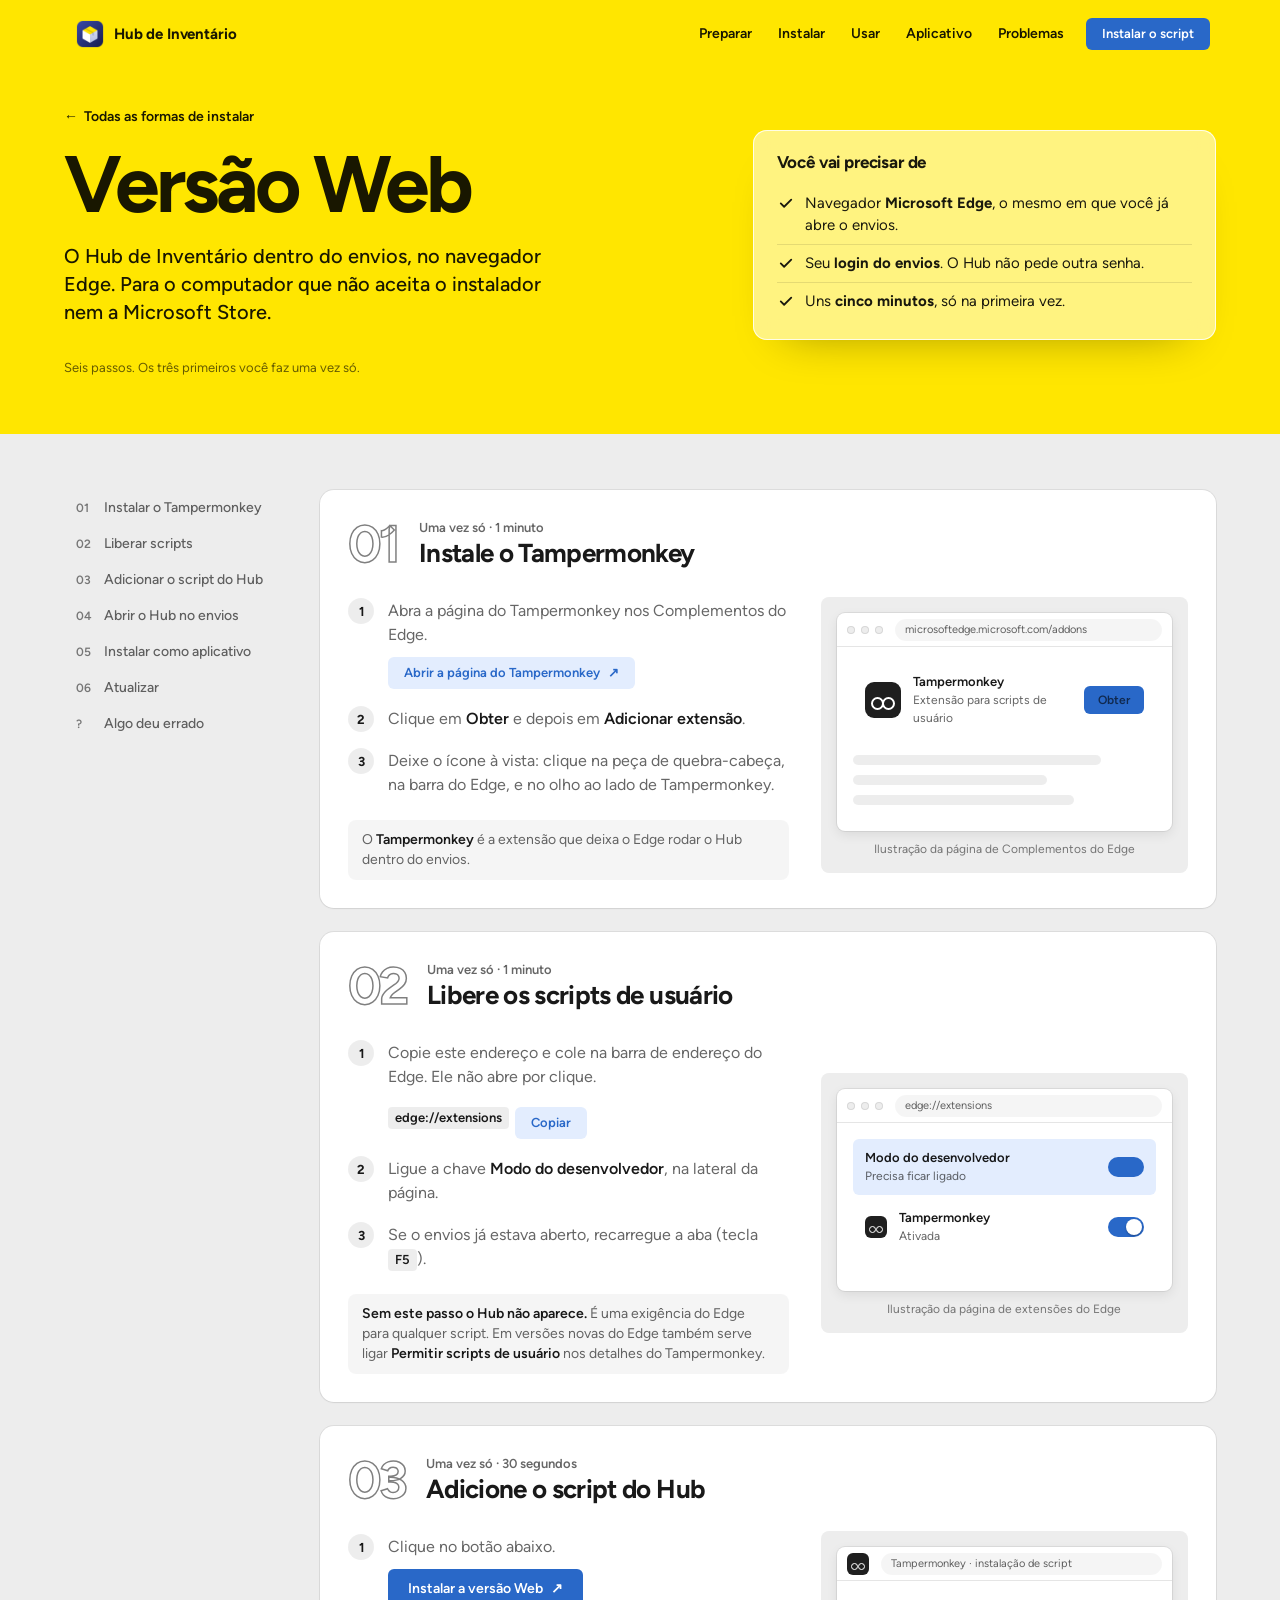
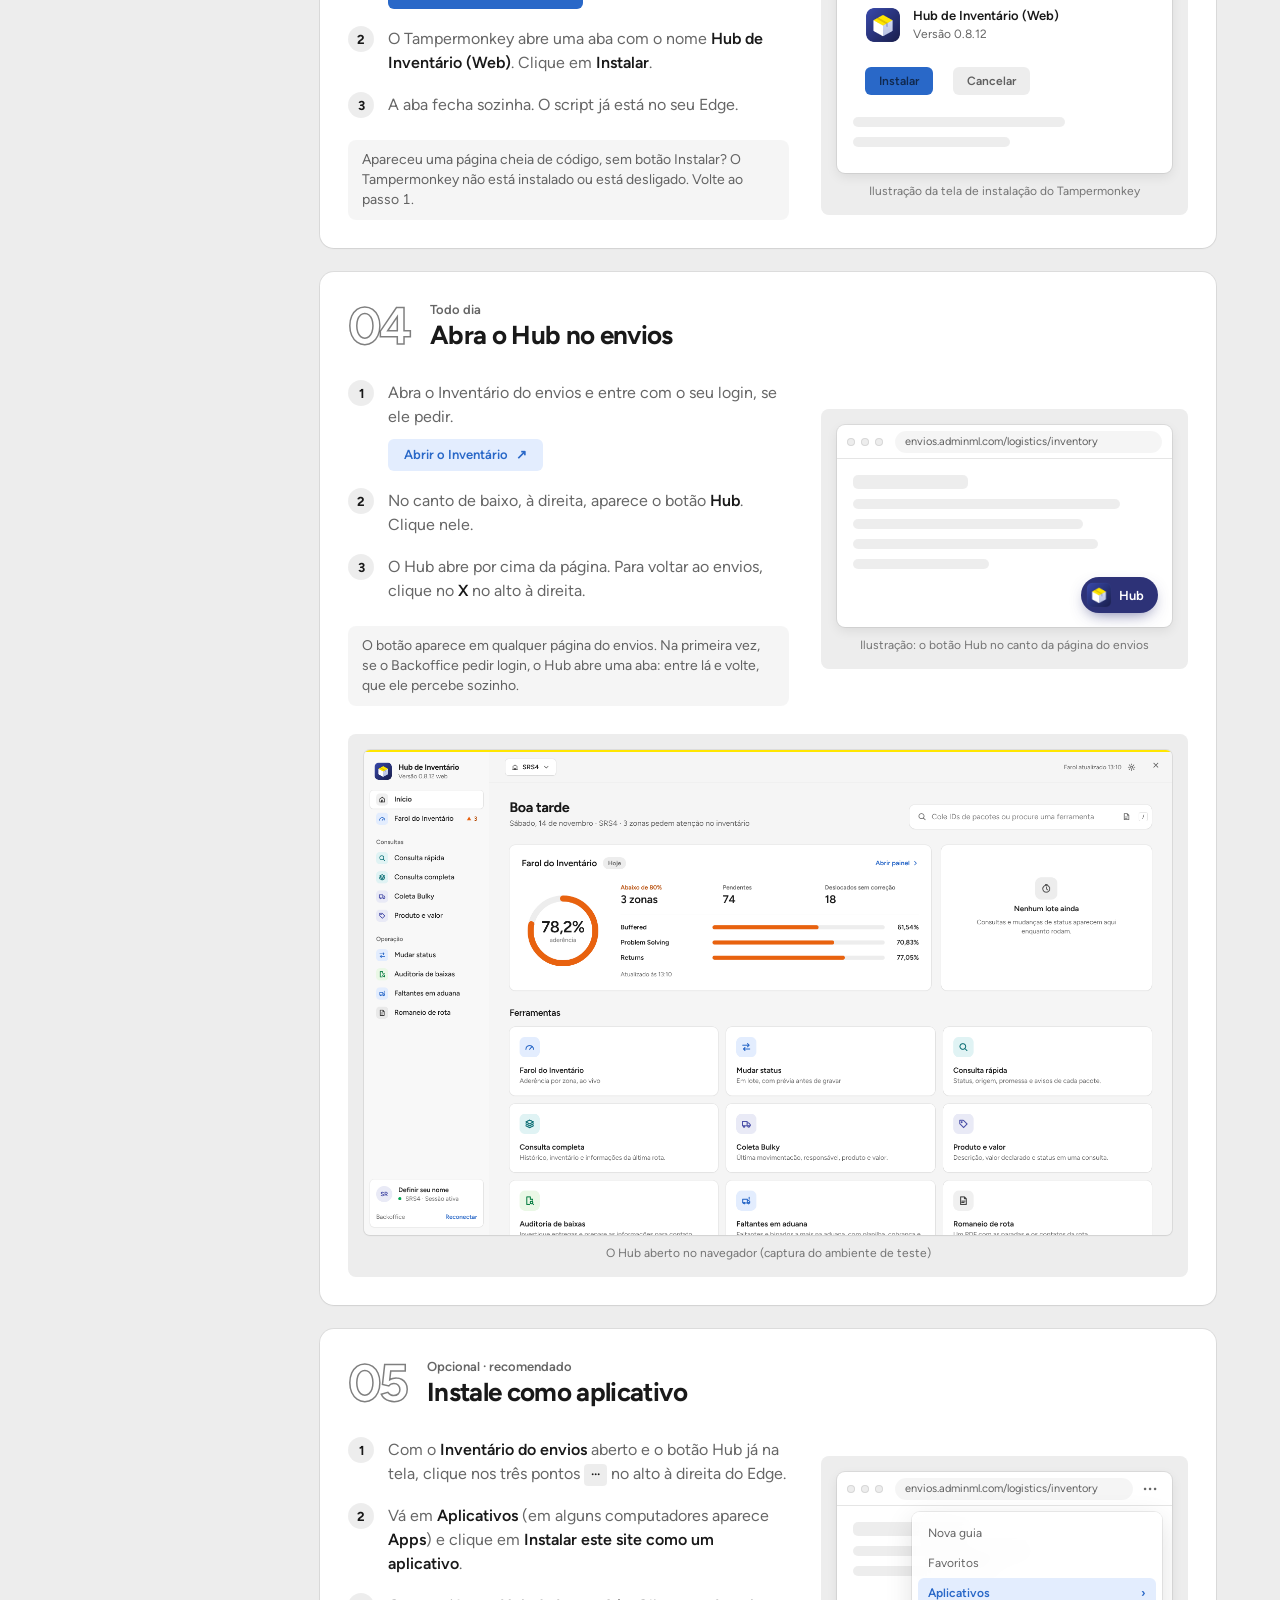
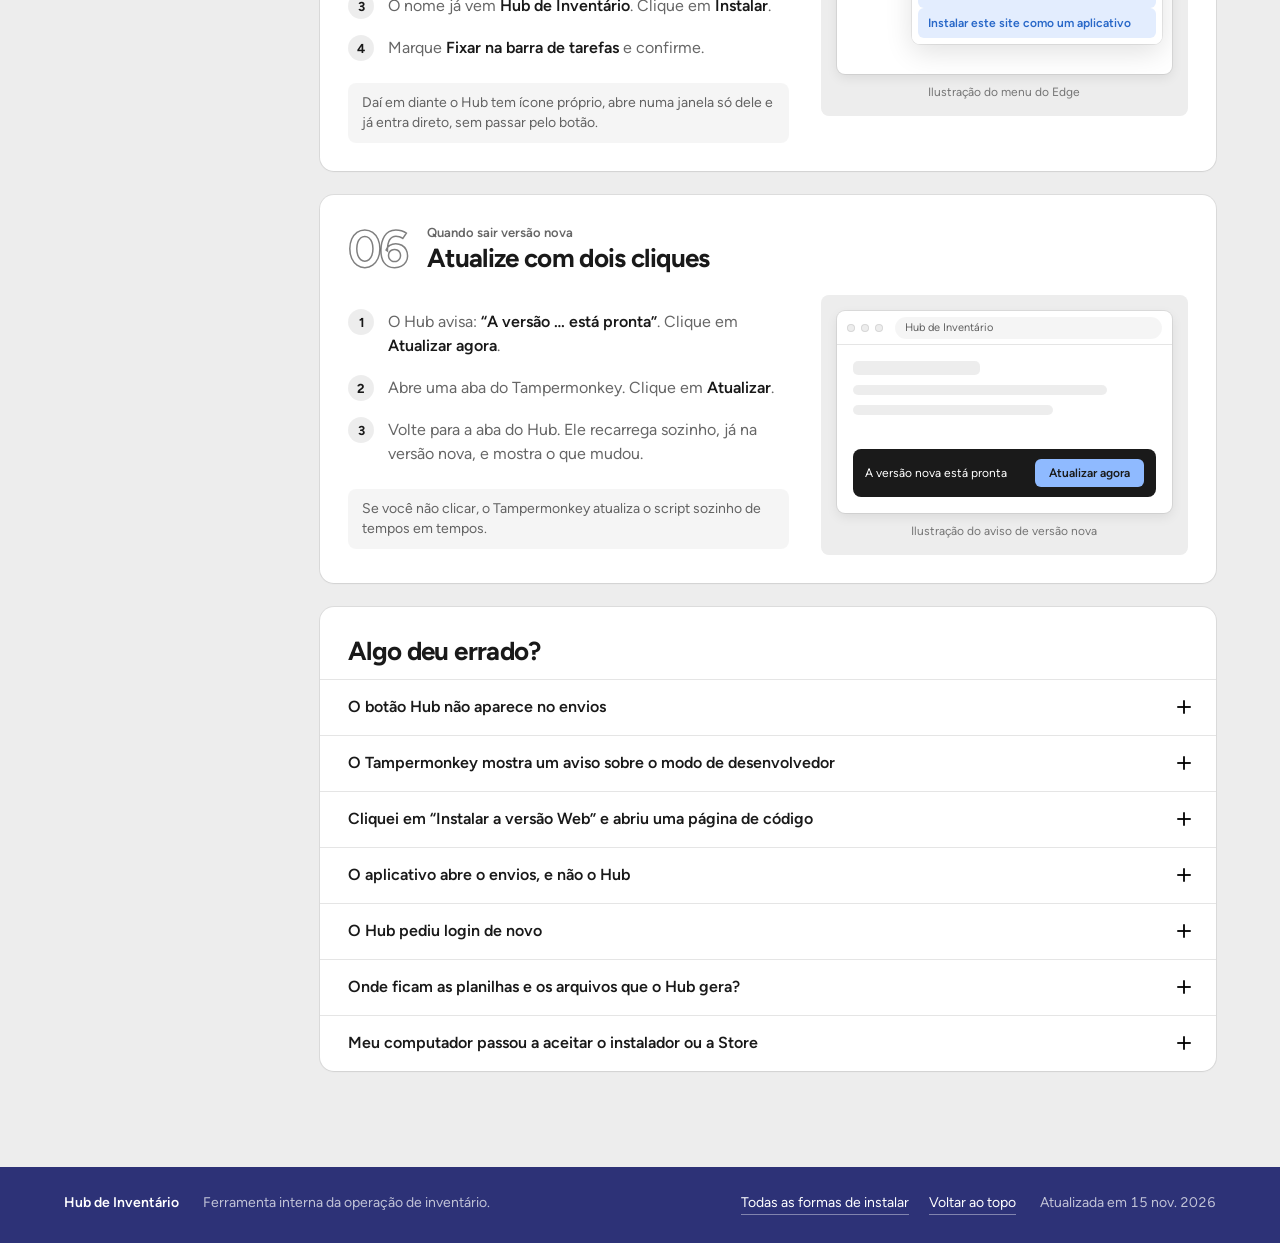
==== web.html @ eb3f20ac "Página 0.8.12" ====
<!doctype html>
<html lang="pt-BR">
<head>
<meta charset="utf-8">
<meta name="viewport" content="width=device-width, initial-scale=1">
<meta name="robots" content="noindex, nofollow">
<title>Hub de Inventário na Web: passo a passo</title>
<meta name="description" content="Passo a passo para usar o Hub de Inventário no navegador Edge, dentro do envios.">
<meta name="theme-color" content="#ffe600">
<link rel="icon" href="icone.png">
<link rel="preload" as="font" type="font/woff2" href="fontes/Figtree-700.woff2" crossorigin>
<script>document.documentElement.classList.add('js');</script>
<link rel="stylesheet" href="estilo.css">
</head>
<body class="pg-guia">
<a class="pular" href="#passo-1">Pular para o primeiro passo</a>
<div class="faixa" aria-hidden="true"></div>
<div class="barra">
  <div class="vidro" data-vidro>
    <a class="vidro__marca" href="./"><img src="icone.png" alt="">Hub de Inventário</a>
    <span class="vidro__vao"></span>
    <nav aria-label="Seções">
      <a href="#passo-1">Preparar</a>
      <a href="#passo-3">Instalar</a>
      <a href="#passo-4">Usar</a>
      <a href="#passo-5">Aplicativo</a>
      <a href="#problemas">Problemas</a>
    </nav>
    <a class="btn btn--loud btn--md is-fixo" data-web aria-disabled="true" href="#passo-3">Instalar o script</a>
  </div>
</div>

<header class="capa capa--guia" id="topo">
  <div class="miolo">
    <div class="entrada">
      <div class="entrada__texto">
        <a class="volta" href="./"><i aria-hidden="true">←</i> Todas as formas de instalar</a>
        <h1><span style="--i:0">Versão</span> <span style="--i:1">Web</span></h1>
        <p class="lide">O Hub de Inventário dentro do envios, no navegador Edge. Para o computador que não aceita o instalador nem a Microsoft Store.</p>
        <p class="ficha" data-meta>Seis passos. Os três primeiros você faz uma vez só.</p>
      </div>
      <div class="precisa revela">
        <h2>Você vai precisar de</h2>
        <ul>
          <li><svg viewBox="0 0 24 24" fill="none" stroke="currentColor" stroke-width="2.4" stroke-linecap="round" stroke-linejoin="round" aria-hidden="true"><path d="M5 12.5l4.5 4.5L19 7.5"/></svg><span>Navegador <b>Microsoft Edge</b>, o mesmo em que você já abre o envios.</span></li>
          <li><svg viewBox="0 0 24 24" fill="none" stroke="currentColor" stroke-width="2.4" stroke-linecap="round" stroke-linejoin="round" aria-hidden="true"><path d="M5 12.5l4.5 4.5L19 7.5"/></svg><span>Seu <b>login do envios</b>. O Hub não pede outra senha.</span></li>
          <li><svg viewBox="0 0 24 24" fill="none" stroke="currentColor" stroke-width="2.4" stroke-linecap="round" stroke-linejoin="round" aria-hidden="true"><path d="M5 12.5l4.5 4.5L19 7.5"/></svg><span>Uns <b>cinco minutos</b>, só na primeira vez.</span></li>
        </ul>
      </div>
    </div>
  </div>
</header>

<main class="miolo guia">
  <ol class="indice" data-indice aria-label="Passos">
    <li><a href="#passo-1"><span>01</span>Instalar o Tampermonkey</a></li>
    <li><a href="#passo-2"><span>02</span>Liberar scripts</a></li>
    <li><a href="#passo-3"><span>03</span>Adicionar o script do Hub</a></li>
    <li><a href="#passo-4"><span>04</span>Abrir o Hub no envios</a></li>
    <li><a href="#passo-5"><span>05</span>Instalar como aplicativo</a></li>
    <li><a href="#passo-6"><span>06</span>Atualizar</a></li>
    <li><a href="#problemas"><span>?</span>Algo deu errado</a></li>
  </ol>

  <div>
    <section class="etapa painel revela" id="passo-1">
      <div class="etapa__cabeca"><span class="forma__n" aria-hidden="true">01</span><div><small>Uma vez só · 1 minuto</small><h2>Instale o Tampermonkey</h2></div></div>
      <div class="etapa__corpo">
        <div>
          <ol class="lista">
            <li>Abra a página do Tampermonkey nos Complementos do Edge.<br><a class="btn btn--quiet btn--md" href="https://microsoftedge.microsoft.com/addons/detail/tampermonkey/iikmkjmpaadaobahmlepeloendndfphd" target="_blank" rel="noopener">Abrir a página do Tampermonkey <i aria-hidden="true">↗</i></a></li>
            <li>Clique em <b>Obter</b> e depois em <b>Adicionar extensão</b>.</li>
            <li>Deixe o ícone à vista: clique na peça de quebra-cabeça, na barra do Edge, e no olho ao lado de Tampermonkey.</li>
          </ol>
          <p class="dica">O <b>Tampermonkey</b> é a extensão que deixa o Edge rodar o Hub dentro do envios.</p>
        </div>
        <figure class="cena">
          <div class="tela">
            <div class="tela__barra"><i></i><i></i><i></i><span class="tela__url">microsoftedge.microsoft.com/addons</span></div>
            <div class="tela__corpo">
              <div class="item"><span class="tm"></span><div><b>Tampermonkey</b><span>Extensão para scripts de usuário</span></div><span class="falso alvo">Obter</span></div>
              <div class="esqueleto" style="width:82%;margin-top:18px"></div><div class="esqueleto" style="width:64%"></div><div class="esqueleto" style="width:73%"></div>
            </div>
          </div>
          <figcaption>Ilustração da página de Complementos do Edge</figcaption>
        </figure>
      </div>
    </section>

    <section class="etapa painel revela" id="passo-2">
      <div class="etapa__cabeca"><span class="forma__n" aria-hidden="true">02</span><div><small>Uma vez só · 1 minuto</small><h2>Libere os scripts de usuário</h2></div></div>
      <div class="etapa__corpo">
        <div>
          <ol class="lista">
            <li>Copie este endereço e cole na barra de endereço do Edge. Ele não abre por clique.<br><span class="copia"><kbd>edge://extensions</kbd><button class="btn btn--quiet btn--md" type="button" data-copiar="edge://extensions">Copiar</button></span></li>
            <li>Ligue a chave <b>Modo do desenvolvedor</b>, na lateral da página.</li>
            <li>Se o envios já estava aberto, recarregue a aba (tecla <kbd>F5</kbd>).</li>
          </ol>
          <p class="dica"><b>Sem este passo o Hub não aparece.</b> É uma exigência do Edge para qualquer script. Em versões novas do Edge também serve ligar <b>Permitir scripts de usuário</b> nos detalhes do Tampermonkey.</p>
        </div>
        <figure class="cena">
          <div class="tela">
            <div class="tela__barra"><i></i><i></i><i></i><span class="tela__url">edge://extensions</span></div>
            <div class="tela__corpo">
              <div class="item is-destaque"><div><b>Modo do desenvolvedor</b><span>Precisa ficar ligado</span></div><span class="chave alvo"></span></div>
              <div class="item"><span class="tm tm--p"></span><div><b>Tampermonkey</b><span>Ativada</span></div><span class="chave is-on"></span></div>
            </div>
          </div>
          <figcaption>Ilustração da página de extensões do Edge</figcaption>
        </figure>
      </div>
    </section>

    <section class="etapa painel revela" id="passo-3">
      <div class="etapa__cabeca"><span class="forma__n" aria-hidden="true">03</span><div><small>Uma vez só · 30 segundos</small><h2>Adicione o script do Hub</h2></div></div>
      <div class="etapa__corpo">
        <div>
          <ol class="lista">
            <li>Clique no botão abaixo.<br><a class="btn btn--loud" data-web aria-disabled="true" href="#passo-3">Instalar a versão Web <i aria-hidden="true">↗</i></a></li>
            <li>O Tampermonkey abre uma aba com o nome <b>Hub de Inventário (Web)</b>. Clique em <b>Instalar</b>.</li>
            <li>A aba fecha sozinha. O script já está no seu Edge.</li>
          </ol>
          <p class="dica">Apareceu uma página cheia de código, sem botão Instalar? O Tampermonkey não está instalado ou está desligado. Volte ao passo 1.</p>
        </div>
        <figure class="cena">
          <div class="tela">
            <div class="tela__barra"><span class="tm tm--p"></span><span class="tela__url">Tampermonkey · instalação de script</span></div>
            <div class="tela__corpo">
              <div class="item"><img src="icone.png" alt="" width="36" height="36" style="border-radius:9px"><div><b>Hub de Inventário (Web)</b><span data-versao-web>Versão mais recente</span></div></div>
              <div class="item"><span class="falso alvo">Instalar</span><span class="falso falso--calmo" style="margin-left:8px">Cancelar</span></div>
              <div class="esqueleto" style="width:70%;margin-top:12px"></div><div class="esqueleto" style="width:52%"></div>
            </div>
          </div>
          <figcaption>Ilustração da tela de instalação do Tampermonkey</figcaption>
        </figure>
      </div>
    </section>

    <section class="etapa painel revela" id="passo-4">
      <div class="etapa__cabeca"><span class="forma__n" aria-hidden="true">04</span><div><small>Todo dia</small><h2>Abra o Hub no envios</h2></div></div>
      <div class="etapa__corpo">
        <div>
          <ol class="lista">
            <li>Abra o Inventário do envios e entre com o seu login, se ele pedir.<br><a class="btn btn--quiet btn--md" href="https://envios.adminml.com/logistics/inventory" target="_blank" rel="noopener">Abrir o Inventário <i aria-hidden="true">↗</i></a></li>
            <li>No canto de baixo, à direita, aparece o botão <b>Hub</b>. Clique nele.</li>
            <li>O Hub abre por cima da página. Para voltar ao envios, clique no <b>X</b> no alto à direita.</li>
          </ol>
          <p class="dica">O botão aparece em qualquer página do envios. Na primeira vez, se o Backoffice pedir login, o Hub abre uma aba: entre lá e volte, que ele percebe sozinho.</p>
        </div>
        <figure class="cena">
          <div class="tela">
            <div class="tela__barra"><i></i><i></i><i></i><span class="tela__url">envios.adminml.com/logistics/inventory</span></div>
            <div class="tela__corpo">
              <div class="esqueleto" style="width:38%;height:14px"></div><div class="esqueleto" style="width:88%"></div><div class="esqueleto" style="width:76%"></div><div class="esqueleto" style="width:81%"></div><div class="esqueleto" style="width:45%"></div>
              <span class="pilula alvo"><img src="icone.png" alt="">Hub</span>
            </div>
          </div>
          <figcaption>Ilustração: o botão Hub no canto da página do envios</figcaption>
        </figure>
      </div>
      <div class="etapa__corpo" style="grid-template-columns:1fr;padding-top:0">
        <figure class="cena"><img src="web-hub.png" width="1600" height="960" loading="lazy" alt="Hub de Inventário aberto no navegador, com o Farol do Inventário, as ferramentas e o X para voltar ao envios"><figcaption>O Hub aberto no navegador (captura do ambiente de teste)</figcaption></figure>
      </div>
    </section>

    <section class="etapa painel revela" id="passo-5">
      <div class="etapa__cabeca"><span class="forma__n" aria-hidden="true">05</span><div><small>Opcional · recomendado</small><h2>Instale como aplicativo</h2></div></div>
      <div class="etapa__corpo">
        <div>
          <ol class="lista">
            <li>Com o <b>Inventário do envios</b> aberto e o botão Hub já na tela, clique nos três pontos <kbd>···</kbd> no alto à direita do Edge.</li>
            <li>Vá em <b>Aplicativos</b> (em alguns computadores aparece <b>Apps</b>) e clique em <b>Instalar este site como um aplicativo</b>.</li>
            <li>O nome já vem <b>Hub de Inventário</b>. Clique em <b>Instalar</b>.</li>
            <li>Marque <b>Fixar na barra de tarefas</b> e confirme.</li>
          </ol>
          <p class="dica">Daí em diante o Hub tem ícone próprio, abre numa janela só dele e já entra direto, sem passar pelo botão.</p>
        </div>
        <figure class="cena">
          <div class="tela">
            <div class="tela__barra"><i></i><i></i><i></i><span class="tela__url">envios.adminml.com/logistics/inventory</span><span class="tela__pontos alvo">···</span></div>
            <div class="tela__corpo">
              <div class="esqueleto" style="width:38%;height:14px"></div><div class="esqueleto" style="width:60%"></div><div class="esqueleto" style="width:48%"></div>
              <div class="menu">
                <div>Nova guia</div>
                <div>Favoritos</div>
                <div class="is-destaque">Aplicativos <span>›</span></div>
                <div class="is-destaque">Instalar este site como um aplicativo</div>
              </div>
            </div>
          </div>
          <figcaption>Ilustração do menu do Edge</figcaption>
        </figure>
      </div>
    </section>

    <section class="etapa painel revela" id="passo-6">
      <div class="etapa__cabeca"><span class="forma__n" aria-hidden="true">06</span><div><small>Quando sair versão nova</small><h2>Atualize com dois cliques</h2></div></div>
      <div class="etapa__corpo">
        <div>
          <ol class="lista">
            <li>O Hub avisa: <b>“A versão … está pronta”</b>. Clique em <b>Atualizar agora</b>.</li>
            <li>Abre uma aba do Tampermonkey. Clique em <b>Atualizar</b>.</li>
            <li>Volte para a aba do Hub. Ele recarrega sozinho, já na versão nova, e mostra o que mudou.</li>
          </ol>
          <p class="dica">Se você não clicar, o Tampermonkey atualiza o script sozinho de tempos em tempos.</p>
        </div>
        <figure class="cena">
          <div class="tela">
            <div class="tela__barra"><i></i><i></i><i></i><span class="tela__url">Hub de Inventário</span></div>
            <div class="tela__corpo">
              <div class="esqueleto" style="width:42%;height:14px"></div><div class="esqueleto" style="width:84%"></div><div class="esqueleto" style="width:66%"></div>
              <div class="aviso-tm" style="margin-top:34px"><span>A versão nova está pronta</span><span class="falso alvo">Atualizar agora</span></div>
            </div>
          </div>
          <figcaption>Ilustração do aviso de versão nova</figcaption>
        </figure>
      </div>
    </section>

    <section class="duvidas painel revela" id="problemas">
      <h2>Algo deu errado?</h2>
      <details class="duvida">
        <summary>O botão Hub não aparece no envios<span class="mais" aria-hidden="true"></span></summary>
        <div class="corpo"><p>Confira nesta ordem e recarregue a página (tecla <kbd>F5</kbd>) depois de cada item:</p><ul>
          <li>Você está no <b>Edge</b> e num endereço que começa com <b>envios.adminml.com</b>.</li>
          <li>O <b>Modo do desenvolvedor</b> está ligado (passo 2).</li>
          <li>Clique no ícone do Tampermonkey: <b>Hub de Inventário (Web)</b> precisa aparecer na lista, com a chave ligada.</li>
          <li>Se o script não está na lista, refaça o passo 3.</li>
        </ul></div>
      </details>
      <details class="duvida">
        <summary>O Tampermonkey mostra um aviso sobre o modo de desenvolvedor<span class="mais" aria-hidden="true"></span></summary>
        <div class="corpo"><p>Falta o passo 2. Abra <kbd>edge://extensions</kbd>, ligue o <b>Modo do desenvolvedor</b> e recarregue o envios.</p></div>
      </details>
      <details class="duvida">
        <summary>Cliquei em “Instalar a versão Web” e abriu uma página de código<span class="mais" aria-hidden="true"></span></summary>
        <div class="corpo"><p>O Edge abriu o script como texto porque o Tampermonkey não está instalado ou está desligado. Faça os passos 1 e 2 e clique de novo.</p></div>
      </details>
      <details class="duvida">
        <summary>O aplicativo abre o envios, e não o Hub<span class="mais" aria-hidden="true"></span></summary>
        <div class="corpo"><p>Clique no botão <b>Hub</b>, no canto de baixo. Se acontecer sempre, o aplicativo foi instalado a partir de outra página: desinstale (três pontos da janela do aplicativo, <b>Configurações do aplicativo</b>, <b>Desinstalar</b>) e refaça o passo 5 com o <b>Inventário</b> aberto.</p></div>
      </details>
      <details class="duvida">
        <summary>O Hub pediu login de novo<span class="mais" aria-hidden="true"></span></summary>
        <div class="corpo"><p>A sessão do envios venceu, como acontece no próprio envios. Entre normalmente: o Hub volta sozinho quando o login terminar. Ele não lê nem guarda a sua senha.</p></div>
      </details>
      <details class="duvida">
        <summary>Onde ficam as planilhas e os arquivos que o Hub gera?<span class="mais" aria-hidden="true"></span></summary>
        <div class="corpo"><p>Na pasta <b>Downloads</b> do computador, como qualquer download do Edge.</p></div>
      </details>
      <details class="duvida">
        <summary>Meu computador passou a aceitar o instalador ou a Store<span class="mais" aria-hidden="true"></span></summary>
        <div class="corpo"><p>Prefira o aplicativo: ele se atualiza sem nenhum clique e não depende do Edge. <a href="./#formas">Veja as outras formas de instalar.</a></p></div>
      </details>
    </section>
  </div>
</main>

<footer><div class="miolo"><b>Hub de Inventário</b><span>Ferramenta interna da operação de inventário.</span><nav aria-label="Rodapé"><a href="./">Todas as formas de instalar</a><a href="#topo">Voltar ao topo</a></nav><span data-gerado></span></div></footer>
<script type="application/json" id="dados">{"gerado":"2026-11-15T19:00:45.434Z","loja":"https://apps.microsoft.com/detail/9PJJ5DVFFZ61","web":"https://gist.githubusercontent.com/devigorcarneiro/3c0995e65559e945095ee492fea3bea3/raw/HubInventario.user.js","versoes":[{"versao":"0.8.12","data":"2026-11-12T12:23:08Z","arquivos":[{"tipo":"exe","nome":"HubInventario-0.8.12-x64.exe","url":"https://github.com/devigorcarneiro/hub-inventario-downloads/releases/download/v0.8.12/HubInventario-0.8.12-x64.exe","bytes":121111479},{"tipo":"zip","nome":"HubInventario-0.8.12-x64.zip","url":"https://github.com/devigorcarneiro/hub-inventario-downloads/releases/download/v0.8.12/HubInventario-0.8.12-x64.zip","bytes":153663446}],"notas":["Faltantes de rota volta a ser uma ferramenta em teste: só aparece com \"Receber versões de teste\" ligado.","Faltantes em aduana: pacotes em **Parados**, **Parado no percurso** ou **Envio cancelado** continuam na lista, na cobrança e no ranking quando o status anterior foi o da aduana (faltante ou bipado a mais), lido no histórico do pacote.","Se o pacote passou por outro status depois da aduana antes de parar, ele sai como \"Status alterado\".","Ranking da Aduana mais fácil de ler: as colunas agora são **Faltaram → Resolvidos → Ainda faltam**, sem sinal de menos, com uma legenda explicando cada uma.","Abaixo de cada barra aparece quantos já foram resolvidos (ex.: \"3 de 9 resolvidos\").","Faltantes em aduana: as sacas também saem do **ranking de 30 dias** e dos dados já guardados no computador.","Faltantes em aduana: **sacas** bipadas a mais (código curto, como \"41\") não aparecem mais como pacote.","Faltantes em aduana: \"Outro dia\" agora lê **qualquer data**, pela mesma busca do Histórico de aduana do envios.","O ranking de 30 dias se completa sozinho com os dias em que o Hub não estava aberto."]},{"versao":"0.8.6","data":"2026-11-11T12:37:37Z","arquivos":[{"tipo":"exe","nome":"HubInventario-0.8.6-x64.exe","url":"https://github.com/devigorcarneiro/hub-inventario-downloads/releases/download/v0.8.6/HubInventario-0.8.6-x64.exe","bytes":121113025},{"tipo":"zip","nome":"HubInventario-0.8.6-x64.zip","url":"https://github.com/devigorcarneiro/hub-inventario-downloads/releases/download/v0.8.6/HubInventario-0.8.6-x64.zip","bytes":153661888}],"notas":["Faltantes em aduana: pacotes que já foram **entregues** (ou mudaram de status depois do dia seguinte à aduana) saem da cobrança e aparecem como \"Status alterado\" no ranking.","Os faltantes dos 30 dias do ranking voltam a ser conferidos (a cada 6 horas os mais antigos que 7 dias).","Bipagem Buffered: agora **toda bipagem fica gravada**, também no modo \"Antes do inventário\".","No modo \"Antes\", \"Exportar planilha\" salva todas as bipagens do dia (ID, horário, resultado, status, rota e inventário).","Os contadores e as últimas bipagens continuam lá mesmo se a página recarregar ou o Hub atualizar.","Nova ferramenta em teste: **Bipagem Buffered** (Operação). Bipe os pacotes e o Hub confere status, rota planejada e inventário de hoje, com sons e alarme. No modo \"Depois do inventário\", registra os Buffered sem rota e exporta a planilha.","A lista de rotas de 07/11 já vem carregada; use \"Importar rotas\" para trocar pelo CSV do dia.","Só aparece para quem tem \"Receber versões de teste\" ligado.","Versão no navegador (Edge): o Hub se atualiza sozinho e mostra o que mudou depois de atualizar. A tela de login fica centralizada ao lado do painel do Hub.","Faltantes de rota: só entram pacotes que viraram faltante até 23:59 de ontem. Um pacote que só ficou faltante hoje (por exemplo, numa rota que continuou no dia seguinte) entra na análise de amanhã.","Faltantes de rota: pacotes com avaria ou recusados pelo comprador na mesma rota ficam fora da planilha e da cobrança. Eles aparecem em \"Fora da análise\" com o motivo.","Nova ferramenta: **Faltantes de rota**. O Hub lê os faltantes da Gestão de pacotes e separa os que ficaram faltantes numa rota dos 2 dias anteriores. Ele confere na página da rota que o pacote saiu com o motorista e tira os que foram bipados depois (etiquetagem, inventário, aduana, carrinho) ou mudaram de status.","Gera as linhas da planilha de acompanhamento (STATUS = FALTANTE DE ROTA, OBS = registro mais recente de auditoria ou aduana) e uma mensagem de cobrança por transportadora, com motorista e placa.","Confere de novo a cada poucos minutos e avisa quando um pacote sai da cobrança. A aba \"Fora da análise\" mostra o motivo de cada pacote que saiu."]},{"versao":"0.7.9","data":"2026-11-05T17:14:49Z","arquivos":[{"tipo":"exe","nome":"HubInventario-0.7.9-x64.exe","url":"https://github.com/devigorcarneiro/hub-inventario-downloads/releases/download/v0.7.9/HubInventario-0.7.9-x64.exe","bytes":121096637},{"tipo":"zip","nome":"HubInventario-0.7.9-x64.zip","url":"https://github.com/devigorcarneiro/hub-inventario-downloads/releases/download/v0.7.9/HubInventario-0.7.9-x64.zip","bytes":153639058}],"notas":["Faltantes em aduana: o ranking agora conta só faltantes. Bipados a mais não entram.","Cada linha mostra os faltantes na aduana, quantos já foram encontrados (subtraídos) e quantos ainda estão faltando. A ordem segue os que ainda faltam.","Clique num nome para ver os pacotes: ID, data, rota, transportadora ou motorista, rep, produto e a situação (Faltando, Encontrado com onde e quando, ou Status alterado). Os nomes aparecem por inteiro, com todas as rotas.","O Hub agora também pode ser instalado pela Microsoft Store. Nessa versão, as atualizações maiores chegam pela própria loja.","Faltantes em aduana: uma mensagem de cobrança por transportadora, com faltantes e bipados a mais juntos (primeiro os faltantes). O título muda conforme o que tem na mensagem.","Modelo novo de cada pacote: ID, Data, Transportadora/Rota (transportadora primeiro), Motorista/Placa, Produto, Valor, Classificação e Auditoria de carrinhos.","A placa sai sem o que vem antes do traço (SDD-IVU1790 → IVU1790).","Faltantes em aduana: cada pacote aparece uma vez só, com a classificação da auditoria mais recente. Um pacote faltante numa aduana e bipado a mais em outra não aparece mais nas duas listas.","A classificação da seção Aduana da gestão de pacotes passa a mandar. Se ela diz Faltante, o pacote vai para os faltantes; se diz A mais, para os bipados a mais; se diz Correta (reauditado), sai da análise.","Faltantes em aduana: um pacote só entra na planilha, nos números do topo, na cobrança e no ranking se continuar como Faltante ou Para despachar e não tiver sido bipado no inventário (verificado ou deslocado) depois da aduana. Isso vale para faltantes e para bipados a mais.","Os pacotes que saíram (encontrados ou com status alterado) ficam numa lista à parte, \"Fora da análise\", com o motivo.","A conferência na gestão de pacotes roda a cada 4 minutos com a tela aberta e a cada 10 minutos em segundo plano. Quando um pacote sai da cobrança, aparece um aviso.","Atualizações: quando há uma versão nova pronta e ninguém mexe no Hub por 10 minutos, ele se atualiza sozinho e reabre em poucos segundos. Quem deixa o Hub aberto o dia todo também passa a receber as novidades. Durante um lote, ele espera o lote terminar.","A confirmação de que a versão nova abriu ficou mais robusta, para o Hub não voltar para a versão anterior sem motivo.","Farol do Inventário: na imagem para o WhatsApp, as zonas voltam a aparecer em cards, 4 por linha. Zonas sem volume ficam de fora do print.","Farol do Inventário: a imagem para o WhatsApp fica só com o dia. Aderência e indicadores ficam em cima e as zonas embaixo, em tabela larga e mais fácil de ler. O gráfico da semana saiu do print, mas continua no painel.","Farol do Inventário: a imagem para o WhatsApp agora é horizontal. Aderência, indicadores e gráfico da semana ficam à esquerda; as zonas viram uma tabela à direita, com as mesmas informações de antes.","Faltantes em aduana: aba Cobrança redesenhada. À esquerda ficam as mensagens (transportadora, tipo, pacotes e valor). À direita aparece a mensagem escolhida, como ela vai ficar no WhatsApp, com o negrito já aplicado.","Cada mensagem mostra se já foi copiada e a hora. \"Copiar todas\" marca todas.","Os pacotes que ficaram fora da mensagem (já encontrados ou corrigidos) aparecem num aviso discreto, sem poluir o texto.","Faltantes em aduana: as rotas voltam a sair exatamente como no envios. \">L12_AM1\" e \"L12_AM1\" são rotas diferentes, e o \">\" é mantido.","Faltantes em aduana: a coluna STATUS da planilha agora sai como \"FALTANTE ADUANA\" e \"BIPADO A MAIS\".","O ranking abre no dia escolhido (\"Ranking do dia\"). Use o botão \"30 dias\" para ver o ranking dos últimos 30 dias.","Faltantes em aduana: a tabela da Planilha não fica mais por cima dos campos de ajuste quando há muitas linhas.","As rotas saem sem o \">\" do início (ex.: K11_AM1), na tabela, na planilha e na cobrança.","Faltantes em aduana: corrigido o problema que impedia voltar da aba Cobrança para a Planilha.","Datas de inventário em formatos diferentes agora são lidas certo, e um pacote só aparece como \"Encontrado\" com uma data válida.","Faltantes em aduana: só entram na planilha, na cobrança e no ranking os pacotes que continuam como Faltante ou Para despachar. Os que foram corrigidos (Entregue, Em rota…) aparecem no fim da tabela como \"Corrigido\" e ficam de fora.","O status que vale é o do dia da aduana e do dia seguinte. Depois disso ele fica guardado, para o pacote não sair da análise só porque foi entregue dias depois.","Faltantes em aduana: nomes das transportadoras corrigidos na planilha, na cobrança e no ranking (KANGU, EXTRA, TORRES, RENNER…). Nomes com código de base, como BRNS ou BRDRS, ficam só com o código.","A lista de nomes pode ser editada na aba Planilha, em \"Nomes das transportadoras\".","Faltantes em aduana: cada pacote é conferido na gestão de pacotes (inventário e auditoria de carrinhos). A coluna Situação mostra se ele já foi encontrado, onde, quando e por quem.","Enquanto o Hub fica aberto, os faltantes dos últimos 7 dias são conferidos a cada 20 minutos. Quando um aparece no inventário, você recebe um aviso.","A cobrança segue o modelo novo: uma mensagem por transportadora e tipo (faltantes ou bipados a mais), com valor, produto, rota, motorista, placa e auditoria de carrinhos. Pacotes já encontrados ficam fora da mensagem.","Nova ferramenta: Faltantes em aduana. Lê a Aduana de hoje e o histórico, mostra só as rotas com pacotes faltantes ou bipados a mais e busca produto e valor no Backoffice.","Linhas prontas para colar na planilha de controle, texto de cobrança separado por transportadora e ranking dos últimos 30 dias.","Layout ajustado para notebooks de 13 a 15 polegadas: barra lateral mais estreita, títulos menores e campos que cabem na tela.","Versão portátil (.zip) disponível em Releases para computadores que não permitem instalar programas.","Correção do ícone na barra de tarefas do Windows (o programa passa a se chamar HubInventario.exe; o atalho é recriado sozinho).","O ícone do Hub agora aparece na barra de tarefas do Windows.","Primeira atualização do próprio aplicativo: o Hub baixa o instalador novo sozinho e pede só para reiniciar.","O Hub agora se atualiza sozinho: quando sair uma versão nova, ela é baixada em segundo plano e aparece o aviso \"Atualizar agora\".","Engrenagem → \"Procurar atualizações\" e opção de receber as versões de teste primeiro.","Se uma versão nova não abrir direito, o Hub volta sozinho para a anterior."]}]}</script>

<script src="base.js"></script>
<script>
(() => {
  const qa = s => [...document.querySelectorAll(s)];
  /* Copiar o endereço que o Edge não deixa abrir por clique. */
  qa('[data-copiar]').forEach(b => b.addEventListener('click', async () => {
    const texto = b.dataset.copiar;
    try { await navigator.clipboard.writeText(texto); }
    catch (_) { const t = Object.assign(document.createElement('textarea'), { value: texto }); document.body.appendChild(t); t.select(); try { document.execCommand('copy'); } catch (_) {} t.remove(); }
    b.classList.add('is-feito'); b.textContent = 'Copiado';
    setTimeout(() => { b.classList.remove('is-feito'); b.textContent = 'Copiar'; }, 2200);
  }));
  /* Link do script e versão vêm da mesma lista da página principal. */
  window.hubDados().then(d => {
    if (d.web) qa('[data-web]').forEach(a => { a.href = d.web; a.target = '_blank'; a.rel = 'noopener'; a.removeAttribute('aria-disabled'); });
    const v = d.versoes && d.versoes[0];
    if (v) qa('[data-versao-web]').forEach(e => { e.textContent = `Versão ${v.versao}`; });
    if (d.gerado) qa('[data-gerado]').forEach(e => { e.textContent = `Atualizada em ${new Date(d.gerado).toLocaleDateString('pt-BR', { day: 'numeric', month: 'short', year: 'numeric' }).replace(/ de /g, ' ')}`; });
  }).catch(() => {});
})();
</script>
</body>
</html>
---- estilo.css ----
/* Página de downloads do Hub. Segue o Andes Glass 3.3 (mesmos tokens de src/ui/vendor/tokens.css):
   ações no azul do sistema, um nível de cartão por região, barra que vira vidro ao rolar, movimento pelos tokens.
   O amarelo aparece só como marca: a capa com o nome do produto e a faixa de 4px. */
@font-face { font-family: Figtree; font-weight: 400; font-display: swap; src: url(fontes/Figtree-400.woff2) format("woff2"); }
@font-face { font-family: Figtree; font-weight: 500; font-display: swap; src: url(fontes/Figtree-500.woff2) format("woff2"); }
@font-face { font-family: Figtree; font-weight: 600; font-display: swap; src: url(fontes/Figtree-600.woff2) format("woff2"); }
@font-face { font-family: Figtree; font-weight: 700; font-display: swap; src: url(fontes/Figtree-700.woff2) format("woff2"); }
:root {
  --ground: #ededed; --surface: #fff; --fill: rgba(0, 0, 0, .07); --fill-secondary: rgba(0, 0, 0, .04); --separator: rgba(0, 0, 0, .1);
  --ink: rgba(0, 0, 0, .9); --ink-secondary: rgba(0, 0, 0, .6); --ink-tertiary: rgba(0, 0, 0, .5);
  --accent: #3483fa; --accent-strong: #2968c8; --accent-strong-hover: #1f4e96; --on-accent: #fff; --accent-tint: #e3edfe;
  --brand-yellow: #ffe600; --brand-navy: #2d3277; --caution-text: #b54700; --caution-tint: #fff0e6;
  --glass-fill: rgba(255, 255, 255, .78); --glass-stroke: rgba(255, 255, 255, .8); --blur-glass: 12px;
  --radius-xs: 4px; --radius-sm: 6px; --radius-md: 8px; --radius-lg: 14px; --radius-xl: 18px; --radius-pill: 999px;
  --shadow-outline: 0 0 0 1px rgba(0, 0, 0, .07), 0 1px 2px rgba(0, 0, 0, .05);
  --shadow-hover: 0 0 0 1px rgba(0, 0, 0, .07), 0 4px 12px rgba(0, 0, 0, .08);
  --shadow-elevated: 0 0 0 1px rgba(0, 0, 0, .07), 0 8px 28px rgba(0, 0, 0, .12);
  --duration-fast: 150ms; --duration-base: 250ms; --duration-slow: 400ms; --duration-data: 600ms;
  --easing-standard: cubic-bezier(.2, .8, .2, 1); --easing-enter: cubic-bezier(0, 0, .2, 1);
  --font-sans: "Proxima Nova", Figtree, -apple-system, BlinkMacSystemFont, "Segoe UI Variable Text", "Segoe UI", Roboto, "Helvetica Neue", Arial, sans-serif;
  --font-numeric: "Proxima Nova", Figtree, -apple-system, BlinkMacSystemFont, "Segoe UI Variable Display", "Segoe UI", Roboto, "Helvetica Neue", Arial, sans-serif;
  interpolate-size: allow-keywords;
  color-scheme: light;
}
* { box-sizing: border-box; }
html { scroll-behavior: smooth; scroll-padding-top: 0; -webkit-text-size-adjust: 100%; }
body { margin: 0; background: var(--ground); color: var(--ink); font: 400 16px/24px var(--font-sans); -webkit-font-smoothing: antialiased; font-variant-numeric: tabular-nums; overflow-x: hidden; }
a { color: var(--accent-strong); text-underline-offset: 3px; }
:focus-visible { outline: 2px solid var(--accent); outline-offset: 2px; border-radius: var(--radius-sm); }
.miolo { max-width: 1200px; margin: 0 auto; padding: 0 24px; }
@supports (corner-shape: squircle) { .btn, .painel, .vidro, .aviso, .moldura, .quadro { corner-shape: squircle; } }

/* ---------- Faixa de marca e barra de vidro ---------- */
.faixa { position: fixed; z-index: 21; inset: 0 0 auto; height: 4px; background: var(--brand-yellow); }
.barra { position: fixed; z-index: 20; inset: 12px 0 auto; pointer-events: none; }
.vidro { pointer-events: auto; display: flex; align-items: center; gap: 4px; position: relative; max-width: 1152px; margin: 0 auto; padding: 6px; border-radius: 12px; background: transparent; box-shadow: none; transition: background-color var(--duration-base) var(--easing-standard), box-shadow var(--duration-base) var(--easing-standard); }
.vidro.is-rolado { background: var(--glass-fill); -webkit-backdrop-filter: blur(var(--blur-glass)) saturate(140%); backdrop-filter: blur(var(--blur-glass)) saturate(140%); box-shadow: inset 0 0 0 1px var(--glass-stroke), var(--shadow-elevated); }
.vidro__marca { display: flex; align-items: center; gap: 10px; padding: 0 12px 0 6px; color: var(--ink); font: 700 15px/20px var(--font-sans); letter-spacing: -.01em; text-decoration: none; }
.vidro__marca img { width: 28px; height: 28px; border-radius: 7px; }
.vidro__vao { flex: 1; }
.vidro nav { display: flex; gap: 2px; }
.vidro nav a { display: inline-flex; align-items: center; height: 32px; padding: 0 12px; border-radius: var(--radius-sm); color: var(--ink); font: 600 14px/20px var(--font-sans); text-decoration: none; transition: background-color var(--duration-fast) var(--easing-standard); }
.vidro nav a:hover, .vidro nav a[aria-current="true"] { background: var(--fill); }
.vidro .btn { opacity: 0; transform: scale(.96); pointer-events: none; margin-left: 6px; transition: opacity var(--duration-base) var(--easing-enter), transform var(--duration-base) var(--easing-enter), background-color var(--duration-fast); }
.vidro.tem-baixar .btn { opacity: 1; transform: none; pointer-events: auto; }

/* ---------- Botões (Andes: loud, quiet, mute) ---------- */
.btn { display: inline-flex; align-items: center; justify-content: center; gap: 8px; height: 40px; padding: 0 20px; border: 0; border-radius: var(--radius-sm); font: 600 14px/20px var(--font-sans); white-space: nowrap; text-decoration: none; cursor: pointer; transition: background-color var(--duration-fast) var(--easing-standard), box-shadow var(--duration-fast) var(--easing-standard), transform 100ms var(--easing-standard); }
.btn svg { width: 16px; height: 16px; flex: none; }
.btn:active { transform: scale(.98); }
.btn--loud { background: var(--accent-strong); color: var(--on-accent); }
.btn--loud:hover { background: var(--accent-strong-hover); }
.btn--quiet { background: var(--accent-tint); color: var(--accent-strong); }
.btn--quiet:hover { box-shadow: inset 0 0 0 1px var(--accent); }
.btn--mute { background: transparent; color: var(--ink); }
.btn--mute:hover { background: var(--fill); }
.btn--md { height: 32px; padding: 0 16px; font-size: 13px; line-height: 18px; }
.btn--xl { height: 56px; padding: 0 28px; border-radius: var(--radius-md); font-size: 17px; line-height: 24px; gap: 12px; }
.btn--xl.btn--loud { box-shadow: 0 10px 24px -12px rgba(31, 78, 150, .7); }
.btn--xl svg { width: 20px; height: 20px; }
.chamada .btn--mute { padding: 0 16px; font-size: 15px; }
.btn i { font-style: normal; display: inline-block; transition: transform var(--duration-base) var(--easing-standard); }
.btn:hover i { transform: translate(2px, -2px); }
.btn:hover .seta { animation: descer 900ms var(--easing-standard) infinite; }
@keyframes descer { 0%, 100% { transform: translateY(-2px); } 50% { transform: translateY(3px); } }
.btn[aria-disabled="true"] { background: var(--fill); color: var(--ink-tertiary); box-shadow: none; pointer-events: none; }
.btn.is-carregando, .btn.is-feito { pointer-events: none; }
.btn .giro { width: 16px; height: 16px; border-radius: 50%; border: 2px solid currentColor; border-top-color: transparent; opacity: .85; animation: girar .8s linear infinite; }
.btn--xl .giro { width: 20px; height: 20px; }
@keyframes girar { to { transform: rotate(360deg); } }
.btn.is-feito svg { animation: estalo var(--duration-base) var(--easing-enter) both; }
@keyframes estalo { from { transform: scale(.6); opacity: 0; } to { transform: none; opacity: 1; } }

/* ---------- Capa: a marca ---------- */
.capa { background: var(--brand-yellow); padding-top: 92px; }
.entrada { display: grid; grid-template-columns: minmax(0, 6fr) minmax(0, 7fr); gap: 40px; align-items: end; }
.entrada__texto { padding: 28px 0 80px; }
h1 { margin: 0 0 20px; font: 700 clamp(52px, 8vw, 100px)/.94 var(--font-sans); letter-spacing: -.045em; }
h1 span { display: inline-block; }
.lide { margin: 0 0 32px; max-width: 30ch; font: 500 20px/28px var(--font-sans); }
.chamada { display: flex; flex-wrap: wrap; align-items: center; gap: 12px 8px; }
.ficha { margin: 20px 0 0; min-height: 20px; font: 400 13px/20px var(--font-numeric); color: var(--ink-secondary); }
.ficha b { color: var(--ink); font-weight: 600; }
.palco { perspective: 1400px; align-self: end; }
/* A janela do Hub dentro de uma moldura de vidro: raio externo 18 − folga 8 = 10 no canto da janela. */
.moldura { padding: 8px 8px 0; border-radius: var(--radius-xl) var(--radius-xl) 0 0; background: rgba(255, 255, 255, .5); box-shadow: inset 0 0 0 1px var(--glass-stroke), 0 40px 70px -36px rgba(0, 0, 0, .45); -webkit-backdrop-filter: blur(var(--blur-glass)); backdrop-filter: blur(var(--blur-glass)); transform-origin: 50% 100%; will-change: transform; }
.moldura img { display: block; width: 100%; height: auto; border-radius: 10px 10px 0 0; box-shadow: 0 0 0 1px rgba(0, 0, 0, .08); }

@media (prefers-reduced-motion: no-preference) {
  .js h1 span { opacity: 0; transform: translateY(.45em); animation: subir var(--duration-data) var(--easing-standard) forwards; animation-delay: calc(var(--i) * 90ms + 60ms); }
  .js .lide, .js .chamada, .js .ficha { opacity: 0; transform: translateY(12px); animation: subir var(--duration-data) var(--easing-standard) forwards; }
  .js .lide { animation-delay: .32s; } .js .chamada { animation-delay: .42s; } .js .ficha { animation-delay: .52s; }
  .js .palco { opacity: 0; transform: translateY(56px); animation: subir .9s var(--easing-standard) .25s forwards; }
  @keyframes subir { to { opacity: 1; transform: none; } }
}

/* Letreiro com as ferramentas, no azul-marinho da marca */
.letreiro { background: var(--brand-navy); color: #fff; overflow: hidden; white-space: nowrap; padding: 14px 0; font: 600 14px/20px var(--font-sans); }
.letreiro div { display: inline-flex; animation: correr 40s linear infinite; }
.letreiro span { display: inline-flex; align-items: center; gap: 24px; padding-right: 24px; }
.letreiro span::after { content: ""; width: 4px; height: 4px; border-radius: 50%; background: rgba(255, 255, 255, .45); }
.letreiro:hover div { animation-play-state: paused; }
@keyframes correr { to { transform: translateX(-50%); } }

/* ---------- Seções ---------- */
section { padding: 88px 0 0; }
section:last-of-type { padding-bottom: 96px; }
.titulo { display: grid; grid-template-columns: minmax(0, 5fr) minmax(0, 7fr); gap: 40px; align-items: end; margin-bottom: 32px; }
h2 { margin: 0; font: 700 clamp(30px, 4vw, 44px)/1.04 var(--font-sans); letter-spacing: -.035em; text-wrap: balance; }
.titulo p { margin: 0; color: var(--ink-secondary); max-width: 48ch; }
.painel { background: var(--surface); border-radius: var(--radius-lg); box-shadow: var(--shadow-outline); }

/* Formas de instalar: um painel, três linhas com divisória */
.formas { margin: 0; padding: 0; list-style: none; overflow: hidden; }
.forma { display: grid; grid-template-columns: 96px minmax(0, 4fr) minmax(0, 6fr) auto; gap: 24px; align-items: center; padding: 28px 28px 28px 24px; transition: background-color var(--duration-base) var(--easing-standard); }
.forma + .forma { box-shadow: inset 0 1px 0 var(--separator); }
.forma:hover { background: var(--fill-secondary); }
.forma__n { font: 700 52px/1 var(--font-numeric); letter-spacing: -.05em; color: transparent; -webkit-text-stroke: 1.5px var(--ink-tertiary); transition: color var(--duration-base) var(--easing-standard), -webkit-text-stroke-color var(--duration-base) var(--easing-standard), transform var(--duration-slow) var(--easing-standard); }
.forma:hover .forma__n { color: var(--accent-strong); -webkit-text-stroke-color: var(--accent-strong); transform: translateX(4px); }
.forma h3 { margin: 2px 0 0; font: 700 22px/28px var(--font-sans); letter-spacing: -.02em; }
.forma small { display: block; font: 600 13px/18px var(--font-sans); color: var(--ink-secondary); }
.forma p { margin: 0; color: var(--ink-secondary); }
.forma ol { margin: 8px 0 0; padding-left: 20px; color: var(--ink-secondary); font-size: 15px; }
.forma ol li { margin: 2px 0; }

/* Primeira instalação: linha do tempo */
.passos { position: relative; display: grid; grid-template-columns: repeat(4, minmax(0, 1fr)); gap: 32px; margin: 0; padding: 0; list-style: none; }
.passos::before, .passos::after { content: ""; position: absolute; left: 0; right: calc((100% - 96px) / 4 - 18px); top: 17px; height: 2px; border-radius: 1px; }
.passos::before { background: var(--separator); }
.passos::after { background: var(--accent); transform-origin: left; }
.passo { position: relative; padding-top: 56px; color: var(--ink-secondary); }
.passo::before { content: attr(data-n); position: absolute; z-index: 1; left: 0; top: 0; display: grid; place-items: center; width: 36px; height: 36px; border-radius: 50%; background: var(--brand-navy); color: #fff; box-shadow: 0 0 0 6px var(--ground); font: 700 15px/1 var(--font-numeric); }
.passo b { display: block; margin-bottom: 4px; color: var(--ink); font: 700 19px/26px var(--font-sans); letter-spacing: -.015em; }
.aviso { display: flex; gap: 12px; align-items: flex-start; margin: 40px 0 0; padding: 14px 18px; border-radius: var(--radius-md); background: var(--caution-tint); font-size: 15px; line-height: 22px; }
.aviso svg { flex: none; width: 18px; height: 18px; margin-top: 2px; color: var(--caution-text); }
.aviso strong { display: block; font-weight: 600; }
.aviso span { color: var(--ink-secondary); }
.aviso span b { color: var(--ink); font-weight: 600; }

/* Atualizações */
.atualiza { display: grid; grid-template-columns: minmax(0, 5fr) minmax(0, 7fr); gap: 32px; align-items: center; }
.atualiza ol { margin: 0; padding: 4px 24px; list-style: none; counter-reset: a; }
.atualiza li { counter-increment: a; position: relative; padding: 18px 0 18px 44px; color: var(--ink-secondary); }
.atualiza li + li { box-shadow: inset 0 1px 0 var(--separator); }
.atualiza li::before { content: counter(a, decimal-leading-zero); position: absolute; left: 0; top: 19px; font: 600 14px/22px var(--font-numeric); color: var(--ink-tertiary); }
.atualiza b { color: var(--ink); font-weight: 600; }
.quadro { border-radius: var(--radius-lg); overflow: hidden; box-shadow: var(--shadow-elevated); }
.quadro img { display: block; width: 100%; height: auto; }

/* Versões: uma lista num painel só */
.versoes { overflow: hidden; }
.versao + .versao { box-shadow: inset 0 1px 0 var(--separator); }
.versao summary { display: grid; grid-template-columns: 120px minmax(0, 1fr) auto 32px; gap: 16px; align-items: center; min-height: 64px; padding: 12px 16px 12px 24px; cursor: pointer; list-style: none; transition: background-color var(--duration-fast) var(--easing-standard); }
.versao summary::-webkit-details-marker { display: none; }
.versao summary:hover { background: var(--fill-secondary); }
.versao .num { font: 700 20px/28px var(--font-numeric); letter-spacing: -.02em; }
.versao .data { color: var(--ink-secondary); font-size: 14px; }
.versao .data em { font-style: normal; font-weight: 600; color: var(--ink); margin-right: 8px; }
.versao .links { display: flex; gap: 8px; flex-wrap: wrap; justify-content: flex-end; }
.versao .links small { font: 400 12px/16px var(--font-numeric); opacity: .75; }
.versao .mais { position: relative; width: 32px; height: 32px; border-radius: var(--radius-sm); transition: background-color var(--duration-fast); }
.versao summary:hover .mais { background: var(--fill); }
.versao .mais::before, .versao .mais::after { content: ""; position: absolute; left: 9px; top: 15px; width: 14px; height: 2px; border-radius: 1px; background: var(--ink); transition: transform var(--duration-slow) var(--easing-standard); }
.versao .mais::after { transform: rotate(90deg); }
.versao[open] .mais::after { transform: rotate(0); }
.versao::details-content { block-size: 0; overflow: clip; transition: block-size var(--duration-slow) var(--easing-standard), content-visibility var(--duration-slow) allow-discrete; }
.versao[open]::details-content { block-size: auto; }
.versao .corpo { padding: 4px 64px 24px 160px; }
.versao ul { margin: 0; padding: 0; list-style: none; color: var(--ink-secondary); font-size: 15px; line-height: 22px; }
.versao li { position: relative; margin: 6px 0; padding-left: 18px; }
.versao li::before { content: ""; position: absolute; left: 2px; top: 9px; width: 5px; height: 5px; border-radius: 50%; background: var(--ink-tertiary); }
.versao li strong { color: var(--ink); font-weight: 600; }
.vazio { margin: 0; padding: 24px; color: var(--ink-secondary); }

footer { background: var(--brand-navy); color: rgba(255, 255, 255, .7); font-size: 14px; }
footer .miolo { display: flex; flex-wrap: wrap; gap: 4px 24px; align-items: center; padding-top: 24px; padding-bottom: 28px; }
footer b { color: #fff; font-weight: 600; }
footer nav { display: flex; flex-wrap: wrap; gap: 4px 20px; margin-left: auto; }
footer nav a { color: #fff; text-decoration: none; box-shadow: inset 0 -1px 0 rgba(255, 255, 255, .4); transition: box-shadow var(--duration-fast); }
footer nav a:hover { box-shadow: inset 0 -1px 0 #fff; }
footer span:last-child { font-family: var(--font-numeric); }

/* Revelar ao rolar */
@media (prefers-reduced-motion: no-preference) {
  .js .revela { opacity: 0; transform: translateY(18px); transition: opacity var(--duration-data) var(--easing-standard), transform var(--duration-data) var(--easing-standard); transition-delay: calc(var(--i, 0) * 80ms); }
  .js .revela.is-visto { opacity: 1; transform: none; }
  .js .passos::after { transform: scaleX(0); transition: transform 1.3s var(--easing-standard) .15s; }
  .js .passos.is-visto::after { transform: scaleX(1); }
  .js .passo::before { transform: scale(0); transition: transform var(--duration-slow) cubic-bezier(.3, 1.5, .5, 1); transition-delay: calc(var(--i, 0) * 260ms + 180ms); }
  .js .passos.is-visto .passo::before { transform: scale(1); }
  .js .passo { opacity: 0; transition: opacity var(--duration-data); transition-delay: calc(var(--i, 0) * 260ms + 240ms); }
  .js .passos.is-visto .passo { opacity: 1; }
}
@media (prefers-reduced-motion: reduce) {
  html { scroll-behavior: auto; }
  .letreiro div, .btn:hover .seta { animation: none; }
  .btn, .forma, .forma__n, .vidro, .vidro .btn { transition: none; }
}
@media (prefers-reduced-transparency: reduce) {
  .vidro.is-rolado { background: var(--surface); -webkit-backdrop-filter: none; backdrop-filter: none; }
  .moldura { background: rgba(255, 255, 255, .8); -webkit-backdrop-filter: none; backdrop-filter: none; }
}

@media (max-width: 980px) {
  .entrada { grid-template-columns: 1fr; gap: 0; }
  .entrada__texto { padding: 16px 0 44px; }
  .titulo, .atualiza { grid-template-columns: 1fr; gap: 12px; }
  .titulo { margin-bottom: 24px; }
  .forma { grid-template-columns: 64px minmax(0, 1fr); gap: 8px 16px; align-items: start; padding: 24px 20px; }
  .forma > :nth-child(n+3) { grid-column: 2; }
  .forma .btn { justify-self: start; margin-top: 6px; }
  .forma__n { font-size: 40px; }
  .passos { grid-template-columns: 1fr; gap: 0; }
  .passos::before, .passos::after { display: none; }
  .passo:not(:last-child)::after { content: ""; position: absolute; left: 17px; top: 40px; bottom: 4px; width: 2px; border-radius: 1px; background: var(--accent); transform-origin: top; }
  .passo:last-child { padding-bottom: 0; }
  .passo { padding: 4px 0 32px 56px; }
  .versao summary { grid-template-columns: minmax(0, 1fr) 32px; gap: 4px 12px; padding: 16px 12px 16px 20px; }
  .versao .data, .versao .links { grid-column: 1; }
  .versao .links { justify-content: flex-start; margin-top: 8px; }
  .versao .mais { grid-column: 2; grid-row: 1; }
  .versao .corpo { padding: 0 20px 22px; }
  .vidro nav { display: none; }
  .vidro { margin: 0 12px; }
  section { padding-top: 64px; }
  section:last-of-type { padding-bottom: 72px; }
}
@media (max-width: 560px) {
  .miolo { padding: 0 16px; }
  .capa { padding-top: 76px; }
  .chamada .btn--xl { width: 100%; }
  .lide { font-size: 18px; line-height: 26px; }
  footer nav { margin-left: 0; width: 100%; }
  .vidro .btn { height: 36px; }
}

/* ================= Guia da versão Web (web.html) ================= */
.vidro .btn.is-fixo { opacity: 1; transform: none; pointer-events: auto; }
.capa--guia { padding-bottom: 0; }
.capa--guia .entrada { grid-template-columns: minmax(0, 7fr) minmax(0, 5fr); align-items: center; }
.capa--guia .entrada__texto { padding: 12px 0 56px; }
.capa--guia h1 { font-size: clamp(44px, 6.4vw, 80px); }
.capa--guia .lide { max-width: 38ch; }
.volta { display: inline-flex; align-items: center; gap: 6px; margin-bottom: 20px; color: var(--ink); font: 600 14px/20px var(--font-sans); text-decoration: none; }
.volta i { font-style: normal; transition: transform var(--duration-base) var(--easing-standard); }
.volta:hover i { transform: translateX(-3px); }
.precisa { margin: 0 0 56px; padding: 20px 24px; border-radius: var(--radius-lg); background: rgba(255, 255, 255, .5); box-shadow: inset 0 0 0 1px var(--glass-stroke), 0 24px 48px -32px rgba(0, 0, 0, .4); -webkit-backdrop-filter: blur(var(--blur-glass)); backdrop-filter: blur(var(--blur-glass)); }
.precisa h2 { margin: 0 0 10px; font: 700 17px/24px var(--font-sans); letter-spacing: -.01em; }
.precisa ul { margin: 0; padding: 0; list-style: none; }
.precisa li { display: flex; gap: 10px; align-items: flex-start; padding: 8px 0; font-size: 15px; line-height: 22px; }
.precisa li + li { box-shadow: inset 0 1px 0 rgba(0, 0, 0, .1); }
.precisa svg { flex: none; width: 18px; height: 18px; margin-top: 2px; }

.guia > div { min-width: 0; }
.guia { display: grid; grid-template-columns: 216px minmax(0, 1fr); gap: 40px; align-items: start; padding-top: 56px; padding-bottom: 96px; }
.indice { position: sticky; top: 92px; margin: 0; padding: 0; list-style: none; }
.indice a { display: flex; gap: 10px; align-items: baseline; padding: 8px 12px; border-radius: var(--radius-sm); color: var(--ink-secondary); font: 500 14px/20px var(--font-sans); text-decoration: none; transition: background-color var(--duration-fast) var(--easing-standard), color var(--duration-fast); }
.indice a span { font: 600 12px/20px var(--font-numeric); color: var(--ink-tertiary); min-width: 18px; }
.indice a:hover { background: var(--fill-secondary); color: var(--ink); }
.indice a[aria-current="true"] { background: var(--fill); color: var(--ink); font-weight: 600; }
section.etapa, section.duvidas { padding: 0; }
.etapa { container: etapa / inline-size; margin-bottom: 24px; scroll-margin-top: 80px; overflow: hidden; }
.etapa__cabeca { display: flex; gap: 20px; align-items: center; padding: 28px 28px 0; }
.etapa__cabeca h2 { font: 700 26px/32px var(--font-sans); letter-spacing: -.025em; }
.etapa__cabeca small { display: block; font: 600 13px/18px var(--font-sans); color: var(--ink-secondary); }
.etapa__corpo { display: grid; grid-template-columns: minmax(0, 6fr) minmax(0, 5fr); gap: 32px; align-items: center; padding: 20px 28px 28px; }
.etapa__corpo > p { margin: 0; }
.lista { margin: 0; padding: 0; list-style: none; counter-reset: l; color: var(--ink-secondary); }
.lista > li { counter-increment: l; position: relative; padding: 9px 0 9px 40px; }
.lista > li::before { content: counter(l); position: absolute; left: 0; top: 8px; display: grid; place-items: center; width: 26px; height: 26px; border-radius: 50%; background: var(--fill); color: var(--ink); font: 700 13px/1 var(--font-numeric); }
.lista b { color: var(--ink); font-weight: 600; }
.lista .btn { margin-top: 10px; max-width: 100%; height: auto; min-height: 32px; padding-block: 6px; white-space: normal; text-align: left; }
.lista .btn--loud { min-height: 40px; }
.tela__url, .item > div { min-width: 0; }
.dica { margin: 14px 0 0; padding: 10px 14px; border-radius: var(--radius-md); background: var(--fill-secondary); color: var(--ink-secondary); font-size: 14px; line-height: 20px; }
.dica b { color: var(--ink); font-weight: 600; }
kbd { display: inline-block; padding: 1px 7px; border-radius: var(--radius-xs); background: var(--fill); color: var(--ink); font: 600 13px/20px var(--font-numeric); white-space: nowrap; }
.copia { display: inline-flex; align-items: center; gap: 6px; margin-top: 8px; }
.copia .btn.is-feito { background: var(--accent-strong); color: var(--on-accent); }

/* Ilustrações das telas */
.cena { margin: 0; padding: 16px; border-radius: var(--radius-md); background: var(--ground); }
.cena figcaption { margin-top: 10px; font: 400 12px/16px var(--font-sans); color: var(--ink-tertiary); text-align: center; }
.cena > img { display: block; width: 100%; height: auto; border-radius: var(--radius-sm); box-shadow: var(--shadow-outline); }
.item img { flex: none; width: 36px; height: 36px; border-radius: 9px; }
.tela { border-radius: var(--radius-md); background: var(--surface); box-shadow: var(--shadow-hover); overflow: hidden; font: 400 13px/18px var(--font-sans); }
.tela__barra { display: flex; align-items: center; gap: 6px; height: 34px; padding: 0 10px; box-shadow: inset 0 -1px 0 var(--separator); }
.tela__barra i { width: 8px; height: 8px; border-radius: 50%; background: var(--fill); box-shadow: inset 0 0 0 1px var(--separator); }
.tela__url { flex: 1; margin-left: 6px; padding: 3px 10px; border-radius: var(--radius-pill); background: var(--fill-secondary); color: var(--ink-secondary); font: 400 11px/16px var(--font-numeric); overflow: hidden; text-overflow: ellipsis; white-space: nowrap; }
.tela__pontos { font: 700 16px/1 var(--font-sans); letter-spacing: 1px; padding: 0 4px; color: var(--ink-secondary); border-radius: var(--radius-xs); }
.tela__corpo { position: relative; min-height: 168px; padding: 16px; }
.tm { flex: none; position: relative; width: 36px; height: 36px; border-radius: 9px; background: #1f1f1f; }
.tm::before, .tm::after { content: ""; position: absolute; bottom: 8px; width: 9px; height: 9px; border-radius: 50%; border: 2px solid #fff; }
.tm::before { left: 6px; } .tm::after { right: 6px; }
.tm--p { width: 22px; height: 22px; border-radius: 6px; }
.tm--p::before, .tm--p::after { bottom: 5px; width: 5px; height: 5px; border-width: 1.5px; }
.tm--p::before { left: 4px; } .tm--p::after { right: 4px; }
.item { display: flex; align-items: center; gap: 12px; padding: 10px 12px; border-radius: var(--radius-sm); }
.item + .item { margin-top: 4px; }
.item b { display: block; font-weight: 600; color: var(--ink); }
.item span { color: var(--ink-secondary); font-size: 12px; line-height: 16px; }
.item > :nth-child(n+3):last-child { margin-left: auto; }
.item > .chave:last-child { margin-left: auto; }
.item.is-destaque { background: var(--accent-tint); }
.falso { display: inline-flex; align-items: center; height: 28px; padding: 0 14px; border-radius: var(--radius-sm); background: var(--accent-strong); color: #fff; font: 600 12px/1 var(--font-sans); white-space: nowrap; }
.falso--calmo { background: var(--fill); color: var(--ink); }
.chave { flex: none; position: relative; width: 36px; height: 20px; border-radius: 10px; background: var(--ink-tertiary); transition: background-color var(--duration-slow) var(--easing-standard); }
.chave::after { content: ""; position: absolute; left: 2px; top: 2px; width: 16px; height: 16px; border-radius: 50%; background: #fff; box-shadow: 0 1px 2px rgba(0, 0, 0, .3); transition: transform var(--duration-slow) var(--easing-standard); }
.chave.is-on, .is-visto .chave { background: var(--accent-strong); }
.chave.is-on::after, .is-visto .chave::after { transform: translateX(16px); }
.alvo { position: relative; }
.alvo::after { content: ""; position: absolute; inset: -5px; border-radius: inherit; box-shadow: 0 0 0 2px var(--accent); opacity: 0; pointer-events: none; }
.pilula { position: absolute; right: 14px; bottom: 14px; display: inline-flex; align-items: center; gap: 7px; height: 36px; padding: 0 14px 0 5px; border-radius: 18px; background: var(--brand-navy); color: #fff; font: 600 13px/1 var(--font-sans); box-shadow: 0 6px 16px -6px rgba(45, 50, 119, .7); }
.pilula img { width: 26px; height: 26px; border-radius: 7px; }
.esqueleto { height: 10px; border-radius: 5px; background: var(--fill); margin: 0 0 10px; }
.menu { position: absolute; right: 10px; top: 6px; width: min(250px, calc(100% - 20px)); padding: 6px; border-radius: var(--radius-md); background: var(--glass-fill); box-shadow: inset 0 0 0 1px var(--glass-stroke), var(--shadow-elevated); -webkit-backdrop-filter: blur(var(--blur-glass)); backdrop-filter: blur(var(--blur-glass)); }
.menu div { display: flex; justify-content: space-between; gap: 8px; padding: 7px 10px; border-radius: var(--radius-sm); color: var(--ink-secondary); font-size: 12px; line-height: 16px; }
.menu div.is-destaque { background: var(--accent-tint); color: var(--accent-strong); font-weight: 600; }
.aviso-tm { display: flex; align-items: center; gap: 10px; padding: 10px 12px; border-radius: var(--radius-md); background: #1a1a1a; color: #fff; font-size: 12px; line-height: 16px; }
.aviso-tm .falso { margin-left: auto; background: #8fbaff; color: #1a1a1a; }

/* Dúvidas */
.duvidas { overflow: hidden; scroll-margin-top: 80px; }
.duvidas > h2 { padding: 28px 28px 12px; font: 700 26px/32px var(--font-sans); letter-spacing: -.025em; }
.duvida { box-shadow: inset 0 1px 0 var(--separator); }
.duvida summary { display: flex; align-items: center; gap: 16px; min-height: 56px; padding: 10px 16px 10px 28px; cursor: pointer; list-style: none; font: 600 16px/22px var(--font-sans); transition: background-color var(--duration-fast) var(--easing-standard); }
.duvida summary::-webkit-details-marker { display: none; }
.duvida summary:hover { background: var(--fill-secondary); }
.duvida summary .mais { margin-left: auto; flex: none; position: relative; width: 32px; height: 32px; }
.duvida .mais::before, .duvida .mais::after { content: ""; position: absolute; left: 9px; top: 15px; width: 14px; height: 2px; border-radius: 1px; background: var(--ink); transition: transform var(--duration-slow) var(--easing-standard); }
.duvida .mais::after { transform: rotate(90deg); }
.duvida[open] .mais::after { transform: rotate(0); }
.duvida::details-content { block-size: 0; overflow: clip; transition: block-size var(--duration-slow) var(--easing-standard), content-visibility var(--duration-slow) allow-discrete; }
.duvida[open]::details-content { block-size: auto; }
.duvida .corpo { padding: 0 64px 20px 28px; color: var(--ink-secondary); }
.duvida .corpo p { margin: 0 0 8px; }
.duvida .corpo ul { margin: 0; padding-left: 20px; }
.duvida .corpo b { color: var(--ink); font-weight: 600; }

@media (prefers-reduced-motion: no-preference) {
  .is-visto .alvo::after { animation: pulsar 2s var(--easing-standard) 1s infinite; }
  @keyframes pulsar { 0% { opacity: .9; transform: scale(.94); } 70%, 100% { opacity: 0; transform: scale(1.12); } }
  .js .chave { transition-delay: .7s; } .js .chave::after { transition-delay: .7s; }
}
@media (max-width: 980px) {
  .capa--guia .entrada { grid-template-columns: 1fr; }
  .capa--guia .entrada__texto { padding-bottom: 28px; }
  .precisa { margin-bottom: 40px; }
  .guia { grid-template-columns: minmax(0, 1fr); padding-top: 40px; padding-bottom: 72px; }
  .etapa__corpo { grid-template-columns: minmax(0, 1fr) !important; }
  .indice { display: none; }
  .etapa__corpo { gap: 20px; padding: 16px 20px 24px; }
  .etapa__cabeca { padding: 24px 20px 0; gap: 14px; }
  .etapa__cabeca h2 { font-size: 22px; line-height: 28px; }
  .duvidas > h2 { padding: 24px 20px 12px; }
  .duvida summary { padding-left: 20px; }
  .duvida .corpo { padding: 0 20px 20px; }
}

/* ================= Revisão: acessibilidade, estados e movimento ================= */
.pular { position: fixed; z-index: 30; left: 12px; top: -64px; padding: 10px 16px; border-radius: var(--radius-sm); background: var(--accent-strong); color: var(--on-accent); font: 600 14px/20px var(--font-sans); text-decoration: none; transition: top var(--duration-fast) var(--easing-standard); }
.pular:focus { top: 12px; }
/* No amarelo o anel azul some: lá o foco é na cor do texto. */
.capa :focus-visible, .vidro:not(.is-rolado) :focus-visible { outline-color: rgba(0, 0, 0, .9); }
.vazio .btn { margin-left: 8px; vertical-align: middle; }
.quadro picture { display: block; }

/* Capa: os dois botões na mesma linha no computador */
@media (min-width: 981px) { .chamada { flex-wrap: nowrap; } }
@media (min-width: 981px) and (max-width: 1180px) {
  .chamada .btn--xl { height: 52px; padding: 0 20px; font-size: 16px; }
  .chamada .btn--mute { padding: 0 10px; font-size: 14px; }
}

/* Guia: o índice lateral só entra quando sobra espaço; os passos se adaptam à própria largura */
@media (max-width: 1100px) {
  .guia { grid-template-columns: minmax(0, 1fr); }
  .indice { display: none; }
}
@container etapa (max-width: 700px) {
  .etapa__corpo { grid-template-columns: minmax(0, 1fr); gap: 20px; }
  .cena:has(.tela) { max-width: 460px; }
}
@media (max-width: 980px) { .cena:has(.tela) { max-width: 460px; } }
/* Progresso de leitura do guia, na borda de baixo da barra de vidro */
.pg-guia .vidro::after { content: ""; position: absolute; left: 14px; right: 14px; bottom: 0; height: 2px; border-radius: 1px; background: var(--accent); transform-origin: 0 50%; transform: scaleX(0); opacity: 0; transition: opacity var(--duration-base); }
.pg-guia .vidro.is-rolado::after { opacity: 1; }
@supports (animation-timeline: scroll()) {
  .pg-guia .vidro::after { animation: ler linear both; animation-timeline: scroll(root block); }
  @keyframes ler { to { transform: scaleX(1); } }
}

/* Troca de página com transição (index ↔ guia) */
@view-transition { navigation: auto; }
.faixa { view-transition-name: faixa; }
.barra { view-transition-name: barra; }

@media (prefers-reduced-motion: no-preference) {
  /* Painéis: o cartão sobe e as linhas entram em sequência */
  .js .formas[data-visto], .js .versoes[data-visto] { opacity: 0; transform: translateY(18px); transition: opacity var(--duration-data) var(--easing-standard), transform var(--duration-data) var(--easing-standard); }
  .js .formas.is-visto, .js .versoes.is-visto { opacity: 1; transform: none; }
  .js .formas .forma, .js .versoes .versao { opacity: 0; transform: translateY(10px); transition: opacity var(--duration-data) var(--easing-standard) calc(var(--i, 0) * 90ms + 160ms), transform var(--duration-data) var(--easing-standard) calc(var(--i, 0) * 90ms + 160ms), background-color var(--duration-base) var(--easing-standard); }
  .js .is-visto .forma, .js .is-visto .versao { opacity: 1; transform: none; }
}
@media (prefers-reduced-motion: no-preference) and (max-width: 980px) {
  .js .passo:not(:last-child)::after { transform: scaleY(0); transition: transform var(--duration-slow) var(--easing-standard); transition-delay: calc(var(--i, 0) * 260ms + 420ms); }
  .js .passos.is-visto .passo:not(:last-child)::after { transform: scaleY(1); }
}
@media (prefers-reduced-motion: reduce) {
  @view-transition { navigation: none; }
  .versao::details-content, .duvida::details-content { transition: none; }
  .pg-guia .vidro::after { animation: none; }
  .chave, .chave::after, .versao .mais::before, .versao .mais::after, .duvida .mais::before, .duvida .mais::after { transition: none; }
}
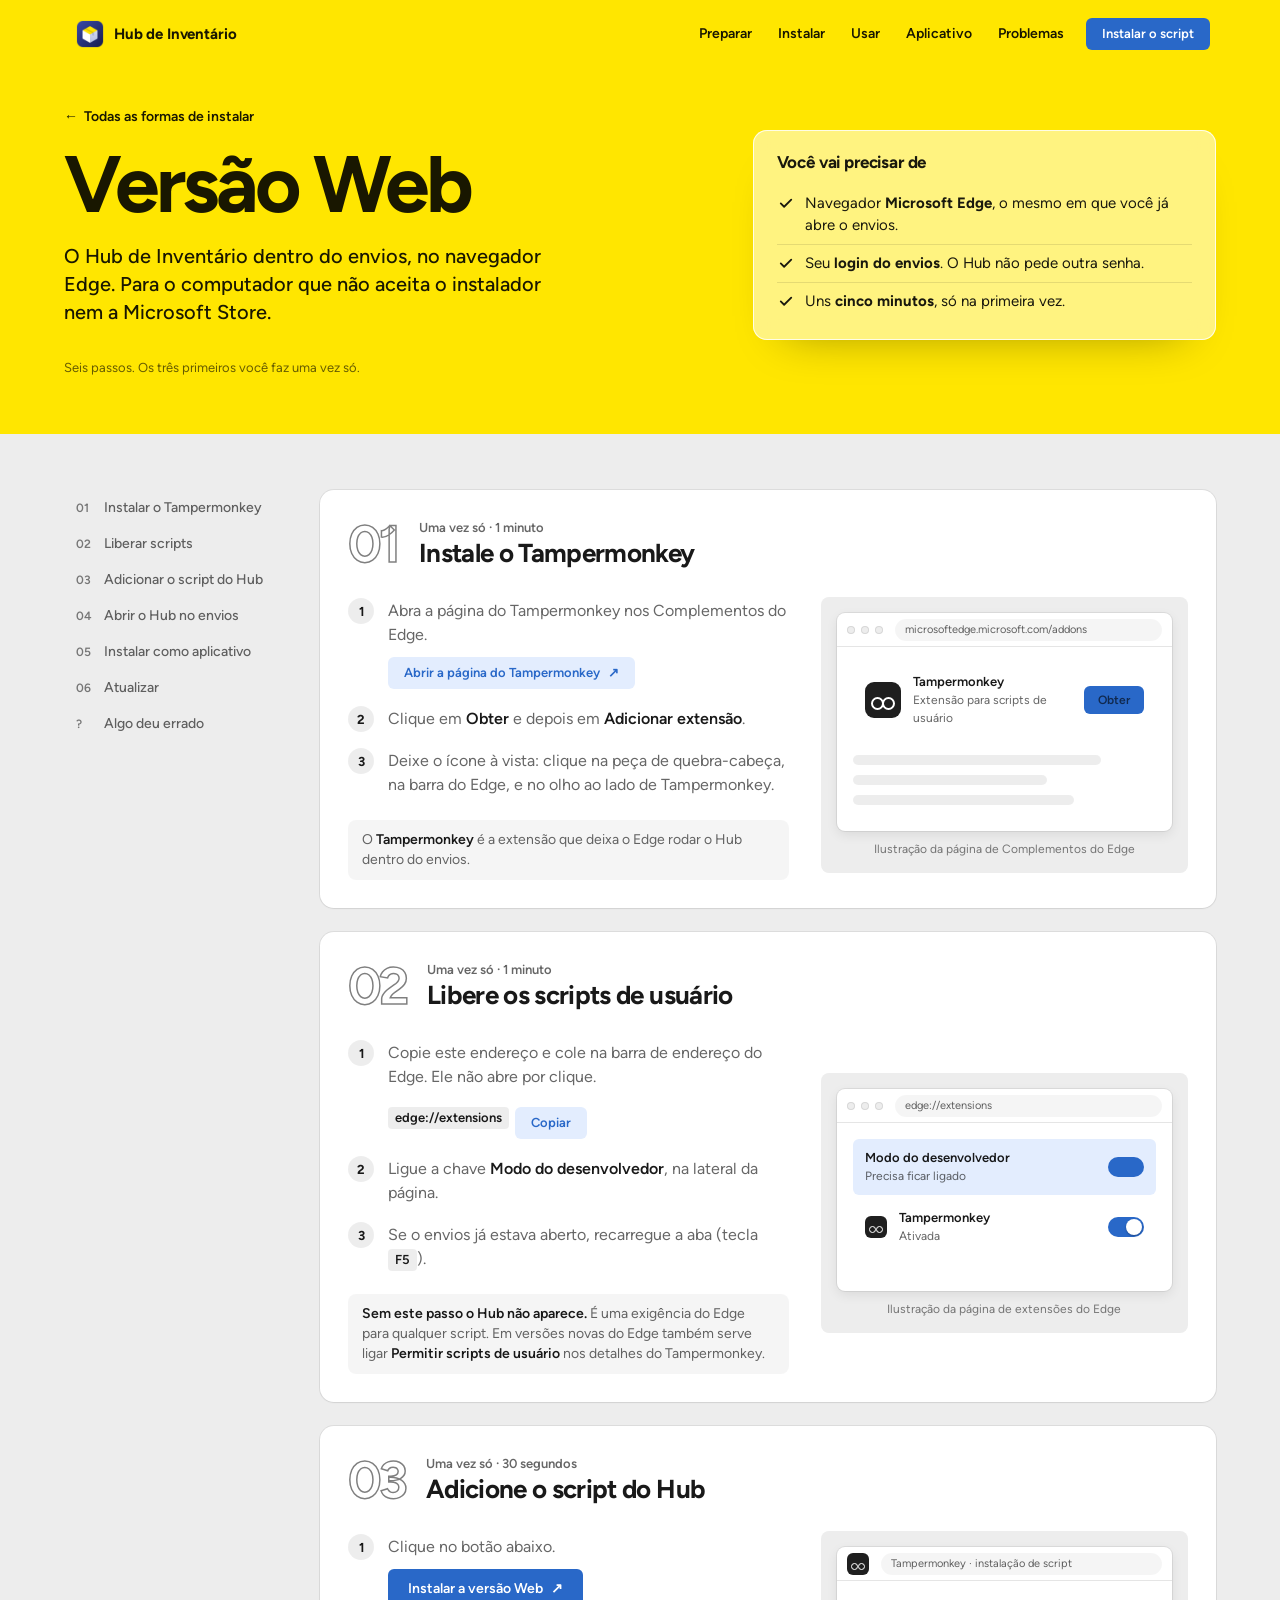
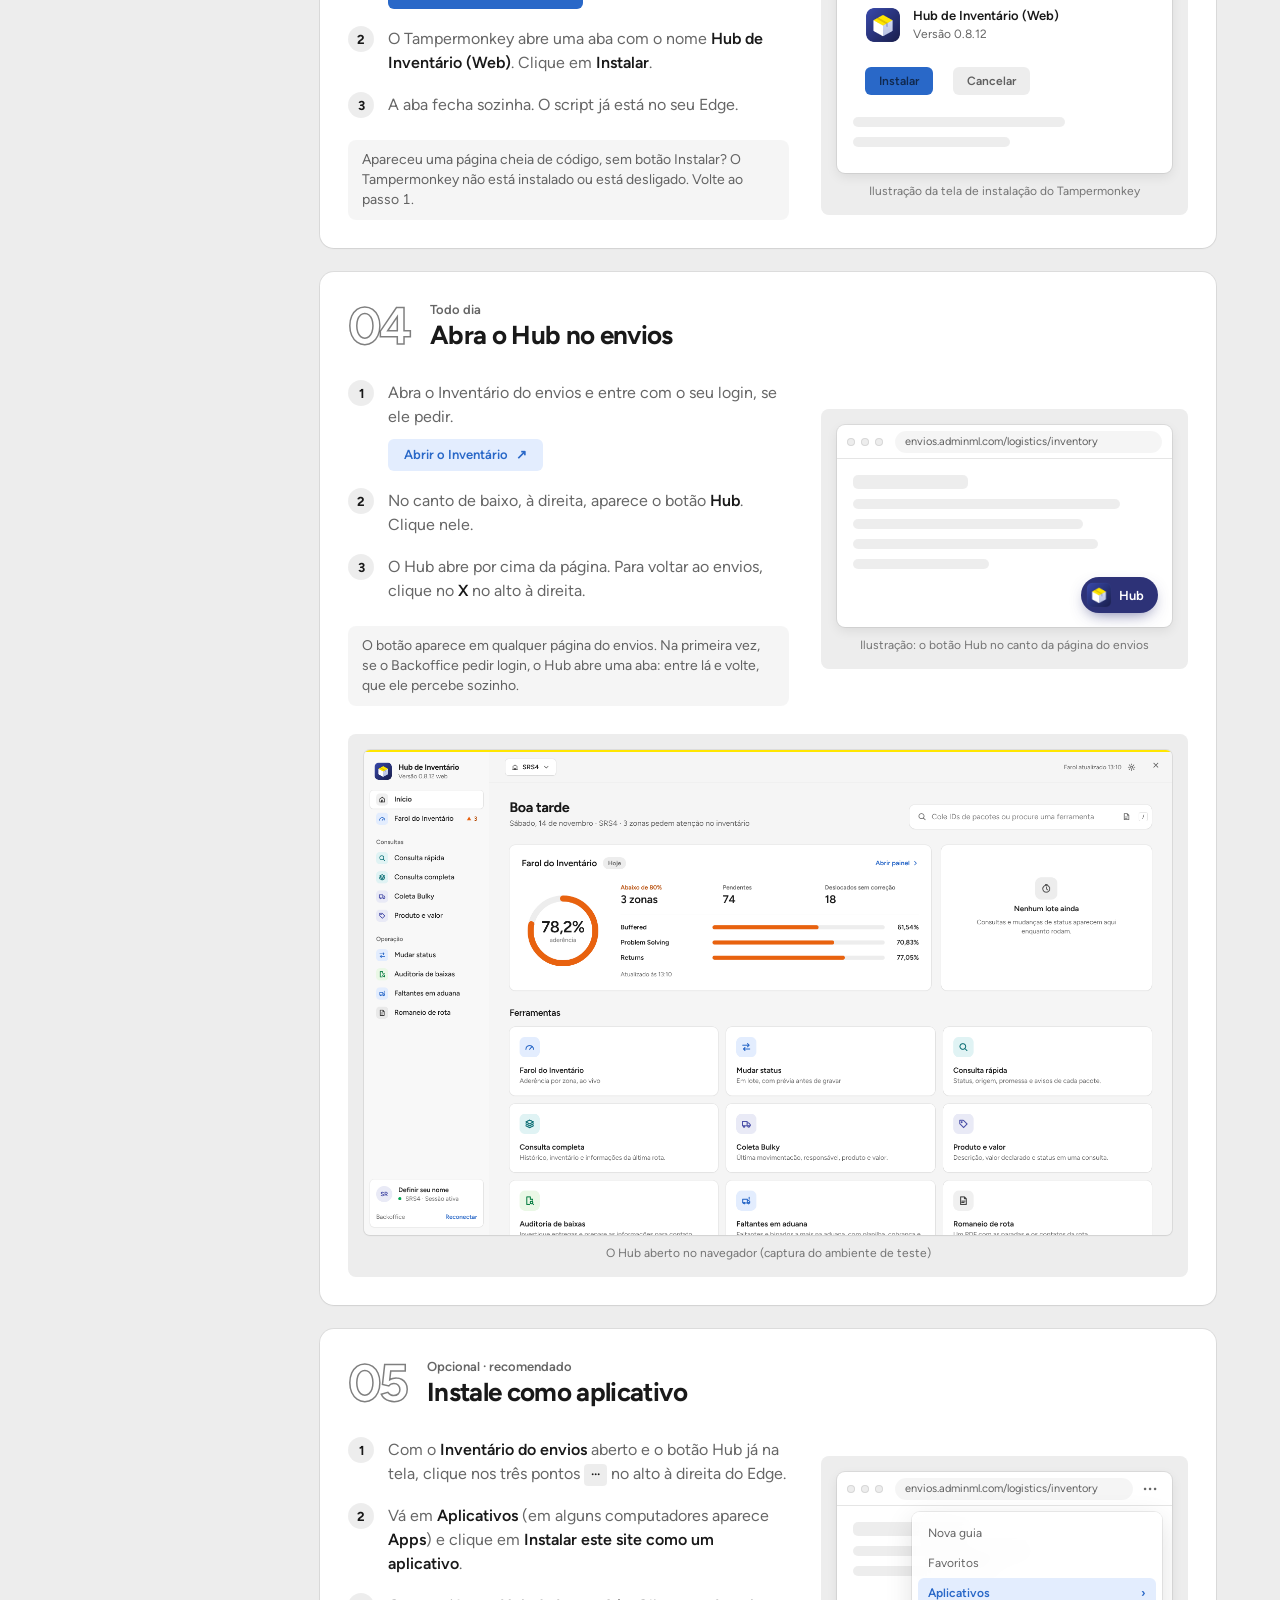
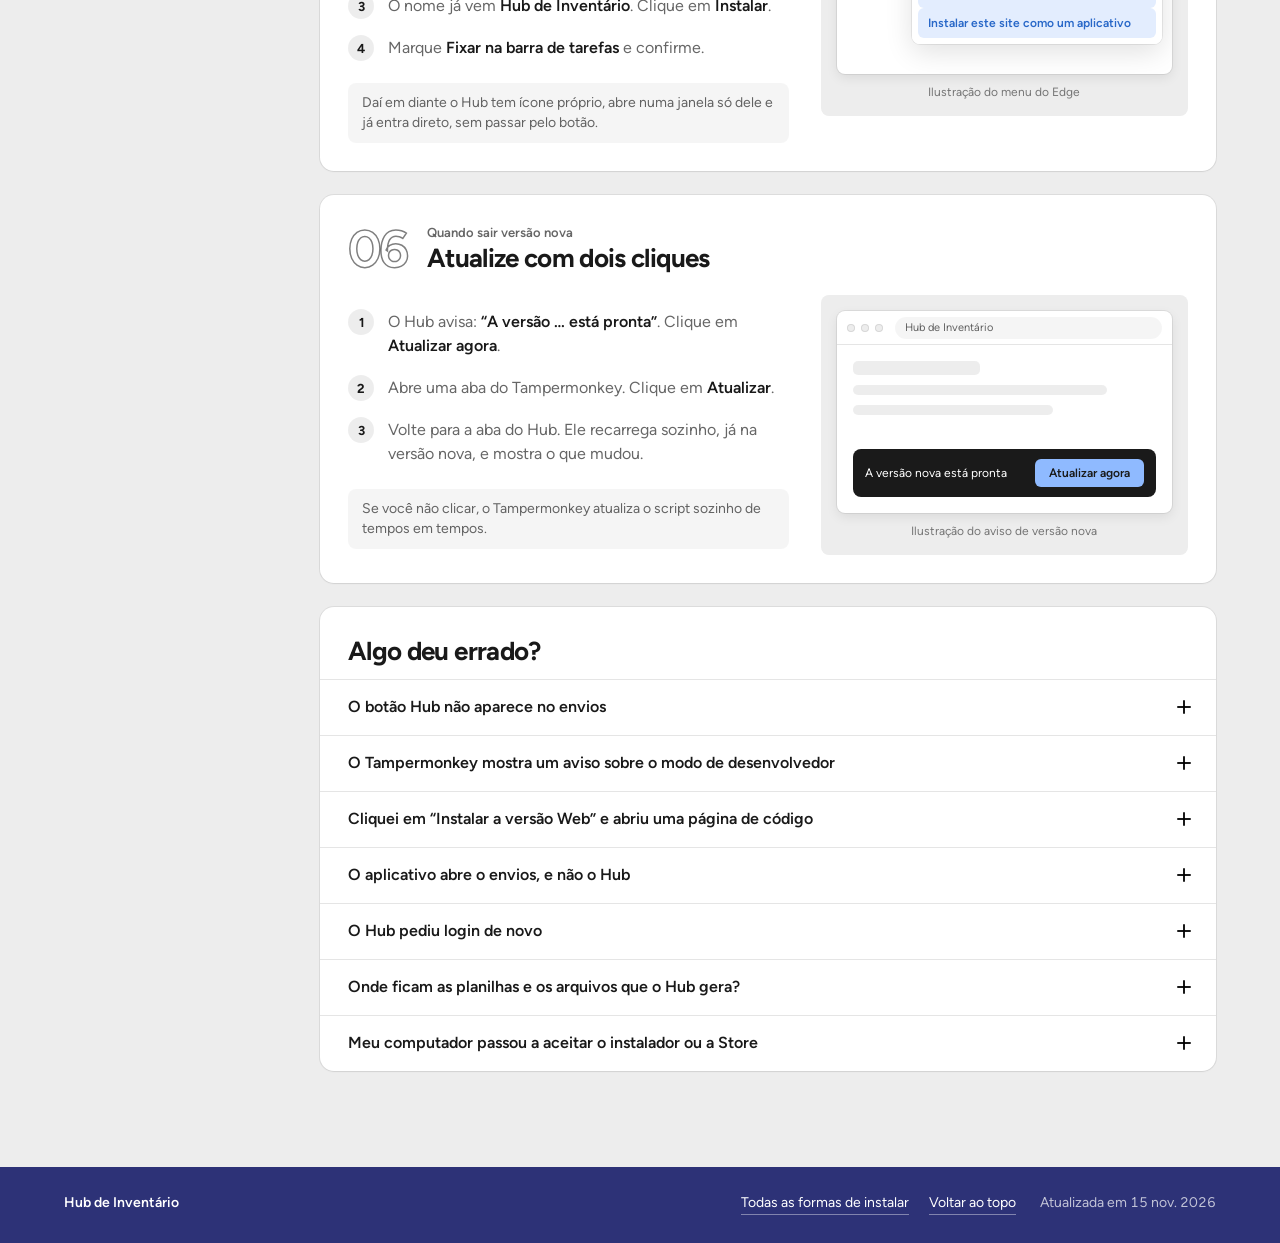
==== commit df9fe30f: "Página 0.8.12" ====
--- a/web.html
+++ b/web.html
@@ -256,8 +256,8 @@
   </div>
 </main>
 
-<footer><div class="miolo"><b>Hub de Inventário</b><span>Ferramenta interna da operação de inventário.</span><nav aria-label="Rodapé"><a href="./">Todas as formas de instalar</a><a href="#topo">Voltar ao topo</a></nav><span data-gerado></span></div></footer>
-<script type="application/json" id="dados">{"gerado":"2026-11-15T19:00:45.434Z","loja":"https://apps.microsoft.com/detail/9PJJ5DVFFZ61","web":"https://gist.githubusercontent.com/devigorcarneiro/3c0995e65559e945095ee492fea3bea3/raw/HubInventario.user.js","versoes":[{"versao":"0.8.12","data":"2026-11-12T12:23:08Z","arquivos":[{"tipo":"exe","nome":"HubInventario-0.8.12-x64.exe","url":"https://github.com/devigorcarneiro/hub-inventario-downloads/releases/download/v0.8.12/HubInventario-0.8.12-x64.exe","bytes":121111479},{"tipo":"zip","nome":"HubInventario-0.8.12-x64.zip","url":"https://github.com/devigorcarneiro/hub-inventario-downloads/releases/download/v0.8.12/HubInventario-0.8.12-x64.zip","bytes":153663446}],"notas":["Faltantes de rota volta a ser uma ferramenta em teste: só aparece com \"Receber versões de teste\" ligado.","Faltantes em aduana: pacotes em **Parados**, **Parado no percurso** ou **Envio cancelado** continuam na lista, na cobrança e no ranking quando o status anterior foi o da aduana (faltante ou bipado a mais), lido no histórico do pacote.","Se o pacote passou por outro status depois da aduana antes de parar, ele sai como \"Status alterado\".","Ranking da Aduana mais fácil de ler: as colunas agora são **Faltaram → Resolvidos → Ainda faltam**, sem sinal de menos, com uma legenda explicando cada uma.","Abaixo de cada barra aparece quantos já foram resolvidos (ex.: \"3 de 9 resolvidos\").","Faltantes em aduana: as sacas também saem do **ranking de 30 dias** e dos dados já guardados no computador.","Faltantes em aduana: **sacas** bipadas a mais (código curto, como \"41\") não aparecem mais como pacote.","Faltantes em aduana: \"Outro dia\" agora lê **qualquer data**, pela mesma busca do Histórico de aduana do envios.","O ranking de 30 dias se completa sozinho com os dias em que o Hub não estava aberto."]},{"versao":"0.8.6","data":"2026-11-11T12:37:37Z","arquivos":[{"tipo":"exe","nome":"HubInventario-0.8.6-x64.exe","url":"https://github.com/devigorcarneiro/hub-inventario-downloads/releases/download/v0.8.6/HubInventario-0.8.6-x64.exe","bytes":121113025},{"tipo":"zip","nome":"HubInventario-0.8.6-x64.zip","url":"https://github.com/devigorcarneiro/hub-inventario-downloads/releases/download/v0.8.6/HubInventario-0.8.6-x64.zip","bytes":153661888}],"notas":["Faltantes em aduana: pacotes que já foram **entregues** (ou mudaram de status depois do dia seguinte à aduana) saem da cobrança e aparecem como \"Status alterado\" no ranking.","Os faltantes dos 30 dias do ranking voltam a ser conferidos (a cada 6 horas os mais antigos que 7 dias).","Bipagem Buffered: agora **toda bipagem fica gravada**, também no modo \"Antes do inventário\".","No modo \"Antes\", \"Exportar planilha\" salva todas as bipagens do dia (ID, horário, resultado, status, rota e inventário).","Os contadores e as últimas bipagens continuam lá mesmo se a página recarregar ou o Hub atualizar.","Nova ferramenta em teste: **Bipagem Buffered** (Operação). Bipe os pacotes e o Hub confere status, rota planejada e inventário de hoje, com sons e alarme. No modo \"Depois do inventário\", registra os Buffered sem rota e exporta a planilha.","A lista de rotas de 07/11 já vem carregada; use \"Importar rotas\" para trocar pelo CSV do dia.","Só aparece para quem tem \"Receber versões de teste\" ligado.","Versão no navegador (Edge): o Hub se atualiza sozinho e mostra o que mudou depois de atualizar. A tela de login fica centralizada ao lado do painel do Hub.","Faltantes de rota: só entram pacotes que viraram faltante até 23:59 de ontem. Um pacote que só ficou faltante hoje (por exemplo, numa rota que continuou no dia seguinte) entra na análise de amanhã.","Faltantes de rota: pacotes com avaria ou recusados pelo comprador na mesma rota ficam fora da planilha e da cobrança. Eles aparecem em \"Fora da análise\" com o motivo.","Nova ferramenta: **Faltantes de rota**. O Hub lê os faltantes da Gestão de pacotes e separa os que ficaram faltantes numa rota dos 2 dias anteriores. Ele confere na página da rota que o pacote saiu com o motorista e tira os que foram bipados depois (etiquetagem, inventário, aduana, carrinho) ou mudaram de status.","Gera as linhas da planilha de acompanhamento (STATUS = FALTANTE DE ROTA, OBS = registro mais recente de auditoria ou aduana) e uma mensagem de cobrança por transportadora, com motorista e placa.","Confere de novo a cada poucos minutos e avisa quando um pacote sai da cobrança. A aba \"Fora da análise\" mostra o motivo de cada pacote que saiu."]},{"versao":"0.7.9","data":"2026-11-05T17:14:49Z","arquivos":[{"tipo":"exe","nome":"HubInventario-0.7.9-x64.exe","url":"https://github.com/devigorcarneiro/hub-inventario-downloads/releases/download/v0.7.9/HubInventario-0.7.9-x64.exe","bytes":121096637},{"tipo":"zip","nome":"HubInventario-0.7.9-x64.zip","url":"https://github.com/devigorcarneiro/hub-inventario-downloads/releases/download/v0.7.9/HubInventario-0.7.9-x64.zip","bytes":153639058}],"notas":["Faltantes em aduana: o ranking agora conta só faltantes. Bipados a mais não entram.","Cada linha mostra os faltantes na aduana, quantos já foram encontrados (subtraídos) e quantos ainda estão faltando. A ordem segue os que ainda faltam.","Clique num nome para ver os pacotes: ID, data, rota, transportadora ou motorista, rep, produto e a situação (Faltando, Encontrado com onde e quando, ou Status alterado). Os nomes aparecem por inteiro, com todas as rotas.","O Hub agora também pode ser instalado pela Microsoft Store. Nessa versão, as atualizações maiores chegam pela própria loja.","Faltantes em aduana: uma mensagem de cobrança por transportadora, com faltantes e bipados a mais juntos (primeiro os faltantes). O título muda conforme o que tem na mensagem.","Modelo novo de cada pacote: ID, Data, Transportadora/Rota (transportadora primeiro), Motorista/Placa, Produto, Valor, Classificação e Auditoria de carrinhos.","A placa sai sem o que vem antes do traço (SDD-IVU1790 → IVU1790).","Faltantes em aduana: cada pacote aparece uma vez só, com a classificação da auditoria mais recente. Um pacote faltante numa aduana e bipado a mais em outra não aparece mais nas duas listas.","A classificação da seção Aduana da gestão de pacotes passa a mandar. Se ela diz Faltante, o pacote vai para os faltantes; se diz A mais, para os bipados a mais; se diz Correta (reauditado), sai da análise.","Faltantes em aduana: um pacote só entra na planilha, nos números do topo, na cobrança e no ranking se continuar como Faltante ou Para despachar e não tiver sido bipado no inventário (verificado ou deslocado) depois da aduana. Isso vale para faltantes e para bipados a mais.","Os pacotes que saíram (encontrados ou com status alterado) ficam numa lista à parte, \"Fora da análise\", com o motivo.","A conferência na gestão de pacotes roda a cada 4 minutos com a tela aberta e a cada 10 minutos em segundo plano. Quando um pacote sai da cobrança, aparece um aviso.","Atualizações: quando há uma versão nova pronta e ninguém mexe no Hub por 10 minutos, ele se atualiza sozinho e reabre em poucos segundos. Quem deixa o Hub aberto o dia todo também passa a receber as novidades. Durante um lote, ele espera o lote terminar.","A confirmação de que a versão nova abriu ficou mais robusta, para o Hub não voltar para a versão anterior sem motivo.","Farol do Inventário: na imagem para o WhatsApp, as zonas voltam a aparecer em cards, 4 por linha. Zonas sem volume ficam de fora do print.","Farol do Inventário: a imagem para o WhatsApp fica só com o dia. Aderência e indicadores ficam em cima e as zonas embaixo, em tabela larga e mais fácil de ler. O gráfico da semana saiu do print, mas continua no painel.","Farol do Inventário: a imagem para o WhatsApp agora é horizontal. Aderência, indicadores e gráfico da semana ficam à esquerda; as zonas viram uma tabela à direita, com as mesmas informações de antes.","Faltantes em aduana: aba Cobrança redesenhada. À esquerda ficam as mensagens (transportadora, tipo, pacotes e valor). À direita aparece a mensagem escolhida, como ela vai ficar no WhatsApp, com o negrito já aplicado.","Cada mensagem mostra se já foi copiada e a hora. \"Copiar todas\" marca todas.","Os pacotes que ficaram fora da mensagem (já encontrados ou corrigidos) aparecem num aviso discreto, sem poluir o texto.","Faltantes em aduana: as rotas voltam a sair exatamente como no envios. \">L12_AM1\" e \"L12_AM1\" são rotas diferentes, e o \">\" é mantido.","Faltantes em aduana: a coluna STATUS da planilha agora sai como \"FALTANTE ADUANA\" e \"BIPADO A MAIS\".","O ranking abre no dia escolhido (\"Ranking do dia\"). Use o botão \"30 dias\" para ver o ranking dos últimos 30 dias.","Faltantes em aduana: a tabela da Planilha não fica mais por cima dos campos de ajuste quando há muitas linhas.","As rotas saem sem o \">\" do início (ex.: K11_AM1), na tabela, na planilha e na cobrança.","Faltantes em aduana: corrigido o problema que impedia voltar da aba Cobrança para a Planilha.","Datas de inventário em formatos diferentes agora são lidas certo, e um pacote só aparece como \"Encontrado\" com uma data válida.","Faltantes em aduana: só entram na planilha, na cobrança e no ranking os pacotes que continuam como Faltante ou Para despachar. Os que foram corrigidos (Entregue, Em rota…) aparecem no fim da tabela como \"Corrigido\" e ficam de fora.","O status que vale é o do dia da aduana e do dia seguinte. Depois disso ele fica guardado, para o pacote não sair da análise só porque foi entregue dias depois.","Faltantes em aduana: nomes das transportadoras corrigidos na planilha, na cobrança e no ranking (KANGU, EXTRA, TORRES, RENNER…). Nomes com código de base, como BRNS ou BRDRS, ficam só com o código.","A lista de nomes pode ser editada na aba Planilha, em \"Nomes das transportadoras\".","Faltantes em aduana: cada pacote é conferido na gestão de pacotes (inventário e auditoria de carrinhos). A coluna Situação mostra se ele já foi encontrado, onde, quando e por quem.","Enquanto o Hub fica aberto, os faltantes dos últimos 7 dias são conferidos a cada 20 minutos. Quando um aparece no inventário, você recebe um aviso.","A cobrança segue o modelo novo: uma mensagem por transportadora e tipo (faltantes ou bipados a mais), com valor, produto, rota, motorista, placa e auditoria de carrinhos. Pacotes já encontrados ficam fora da mensagem.","Nova ferramenta: Faltantes em aduana. Lê a Aduana de hoje e o histórico, mostra só as rotas com pacotes faltantes ou bipados a mais e busca produto e valor no Backoffice.","Linhas prontas para colar na planilha de controle, texto de cobrança separado por transportadora e ranking dos últimos 30 dias.","Layout ajustado para notebooks de 13 a 15 polegadas: barra lateral mais estreita, títulos menores e campos que cabem na tela.","Versão portátil (.zip) disponível em Releases para computadores que não permitem instalar programas.","Correção do ícone na barra de tarefas do Windows (o programa passa a se chamar HubInventario.exe; o atalho é recriado sozinho).","O ícone do Hub agora aparece na barra de tarefas do Windows.","Primeira atualização do próprio aplicativo: o Hub baixa o instalador novo sozinho e pede só para reiniciar.","O Hub agora se atualiza sozinho: quando sair uma versão nova, ela é baixada em segundo plano e aparece o aviso \"Atualizar agora\".","Engrenagem → \"Procurar atualizações\" e opção de receber as versões de teste primeiro.","Se uma versão nova não abrir direito, o Hub volta sozinho para a anterior."]}]}</script>
+<footer><div class="miolo"><b>Hub de Inventário</b><nav aria-label="Rodapé"><a href="./">Todas as formas de instalar</a><a href="#topo">Voltar ao topo</a></nav><span data-gerado></span></div></footer>
+<script type="application/json" id="dados">{"gerado":"2026-11-15T19:27:39.673Z","loja":"https://apps.microsoft.com/detail/9PJJ5DVFFZ61","web":"https://gist.githubusercontent.com/devigorcarneiro/3c0995e65559e945095ee492fea3bea3/raw/HubInventario.user.js","versoes":[{"versao":"0.8.12","data":"2026-11-12T12:23:08Z","arquivos":[{"tipo":"exe","nome":"HubInventario-0.8.12-x64.exe","url":"https://github.com/devigorcarneiro/hub-inventario-downloads/releases/download/v0.8.12/HubInventario-0.8.12-x64.exe","bytes":121111479},{"tipo":"zip","nome":"HubInventario-0.8.12-x64.zip","url":"https://github.com/devigorcarneiro/hub-inventario-downloads/releases/download/v0.8.12/HubInventario-0.8.12-x64.zip","bytes":153663446}],"notas":["Faltantes de rota volta a ser uma ferramenta em teste: só aparece com \"Receber versões de teste\" ligado.","Faltantes em aduana: pacotes em **Parados**, **Parado no percurso** ou **Envio cancelado** continuam na lista, na cobrança e no ranking quando o status anterior foi o da aduana (faltante ou bipado a mais), lido no histórico do pacote.","Se o pacote passou por outro status depois da aduana antes de parar, ele sai como \"Status alterado\".","Ranking da Aduana mais fácil de ler: as colunas agora são **Faltaram → Resolvidos → Ainda faltam**, sem sinal de menos, com uma legenda explicando cada uma.","Abaixo de cada barra aparece quantos já foram resolvidos (ex.: \"3 de 9 resolvidos\").","Faltantes em aduana: as sacas também saem do **ranking de 30 dias** e dos dados já guardados no computador.","Faltantes em aduana: **sacas** bipadas a mais (código curto, como \"41\") não aparecem mais como pacote.","Faltantes em aduana: \"Outro dia\" agora lê **qualquer data**, pela mesma busca do Histórico de aduana do envios.","O ranking de 30 dias se completa sozinho com os dias em que o Hub não estava aberto."]},{"versao":"0.8.6","data":"2026-11-11T12:37:37Z","arquivos":[{"tipo":"exe","nome":"HubInventario-0.8.6-x64.exe","url":"https://github.com/devigorcarneiro/hub-inventario-downloads/releases/download/v0.8.6/HubInventario-0.8.6-x64.exe","bytes":121113025},{"tipo":"zip","nome":"HubInventario-0.8.6-x64.zip","url":"https://github.com/devigorcarneiro/hub-inventario-downloads/releases/download/v0.8.6/HubInventario-0.8.6-x64.zip","bytes":153661888}],"notas":["Faltantes em aduana: pacotes que já foram **entregues** (ou mudaram de status depois do dia seguinte à aduana) saem da cobrança e aparecem como \"Status alterado\" no ranking.","Os faltantes dos 30 dias do ranking voltam a ser conferidos (a cada 6 horas os mais antigos que 7 dias).","Bipagem Buffered: agora **toda bipagem fica gravada**, também no modo \"Antes do inventário\".","No modo \"Antes\", \"Exportar planilha\" salva todas as bipagens do dia (ID, horário, resultado, status, rota e inventário).","Os contadores e as últimas bipagens continuam lá mesmo se a página recarregar ou o Hub atualizar.","Nova ferramenta em teste: **Bipagem Buffered** (Operação). Bipe os pacotes e o Hub confere status, rota planejada e inventário de hoje, com sons e alarme. No modo \"Depois do inventário\", registra os Buffered sem rota e exporta a planilha.","A lista de rotas de 07/11 já vem carregada; use \"Importar rotas\" para trocar pelo CSV do dia.","Só aparece para quem tem \"Receber versões de teste\" ligado.","Versão no navegador (Edge): o Hub se atualiza sozinho e mostra o que mudou depois de atualizar. A tela de login fica centralizada ao lado do painel do Hub.","Faltantes de rota: só entram pacotes que viraram faltante até 23:59 de ontem. Um pacote que só ficou faltante hoje (por exemplo, numa rota que continuou no dia seguinte) entra na análise de amanhã.","Faltantes de rota: pacotes com avaria ou recusados pelo comprador na mesma rota ficam fora da planilha e da cobrança. Eles aparecem em \"Fora da análise\" com o motivo.","Nova ferramenta: **Faltantes de rota**. O Hub lê os faltantes da Gestão de pacotes e separa os que ficaram faltantes numa rota dos 2 dias anteriores. Ele confere na página da rota que o pacote saiu com o motorista e tira os que foram bipados depois (etiquetagem, inventário, aduana, carrinho) ou mudaram de status.","Gera as linhas da planilha de acompanhamento (STATUS = FALTANTE DE ROTA, OBS = registro mais recente de auditoria ou aduana) e uma mensagem de cobrança por transportadora, com motorista e placa.","Confere de novo a cada poucos minutos e avisa quando um pacote sai da cobrança. A aba \"Fora da análise\" mostra o motivo de cada pacote que saiu."]},{"versao":"0.7.9","data":"2026-11-05T17:14:49Z","arquivos":[{"tipo":"exe","nome":"HubInventario-0.7.9-x64.exe","url":"https://github.com/devigorcarneiro/hub-inventario-downloads/releases/download/v0.7.9/HubInventario-0.7.9-x64.exe","bytes":121096637},{"tipo":"zip","nome":"HubInventario-0.7.9-x64.zip","url":"https://github.com/devigorcarneiro/hub-inventario-downloads/releases/download/v0.7.9/HubInventario-0.7.9-x64.zip","bytes":153639058}],"notas":["Faltantes em aduana: o ranking agora conta só faltantes. Bipados a mais não entram.","Cada linha mostra os faltantes na aduana, quantos já foram encontrados (subtraídos) e quantos ainda estão faltando. A ordem segue os que ainda faltam.","Clique num nome para ver os pacotes: ID, data, rota, transportadora ou motorista, rep, produto e a situação (Faltando, Encontrado com onde e quando, ou Status alterado). Os nomes aparecem por inteiro, com todas as rotas.","O Hub agora também pode ser instalado pela Microsoft Store. Nessa versão, as atualizações maiores chegam pela própria loja.","Faltantes em aduana: uma mensagem de cobrança por transportadora, com faltantes e bipados a mais juntos (primeiro os faltantes). O título muda conforme o que tem na mensagem.","Modelo novo de cada pacote: ID, Data, Transportadora/Rota (transportadora primeiro), Motorista/Placa, Produto, Valor, Classificação e Auditoria de carrinhos.","A placa sai sem o que vem antes do traço (SDD-IVU1790 → IVU1790).","Faltantes em aduana: cada pacote aparece uma vez só, com a classificação da auditoria mais recente. Um pacote faltante numa aduana e bipado a mais em outra não aparece mais nas duas listas.","A classificação da seção Aduana da gestão de pacotes passa a mandar. Se ela diz Faltante, o pacote vai para os faltantes; se diz A mais, para os bipados a mais; se diz Correta (reauditado), sai da análise.","Faltantes em aduana: um pacote só entra na planilha, nos números do topo, na cobrança e no ranking se continuar como Faltante ou Para despachar e não tiver sido bipado no inventário (verificado ou deslocado) depois da aduana. Isso vale para faltantes e para bipados a mais.","Os pacotes que saíram (encontrados ou com status alterado) ficam numa lista à parte, \"Fora da análise\", com o motivo.","A conferência na gestão de pacotes roda a cada 4 minutos com a tela aberta e a cada 10 minutos em segundo plano. Quando um pacote sai da cobrança, aparece um aviso.","Atualizações: quando há uma versão nova pronta e ninguém mexe no Hub por 10 minutos, ele se atualiza sozinho e reabre em poucos segundos. Quem deixa o Hub aberto o dia todo também passa a receber as novidades. Durante um lote, ele espera o lote terminar.","A confirmação de que a versão nova abriu ficou mais robusta, para o Hub não voltar para a versão anterior sem motivo.","Farol do Inventário: na imagem para o WhatsApp, as zonas voltam a aparecer em cards, 4 por linha. Zonas sem volume ficam de fora do print.","Farol do Inventário: a imagem para o WhatsApp fica só com o dia. Aderência e indicadores ficam em cima e as zonas embaixo, em tabela larga e mais fácil de ler. O gráfico da semana saiu do print, mas continua no painel.","Farol do Inventário: a imagem para o WhatsApp agora é horizontal. Aderência, indicadores e gráfico da semana ficam à esquerda; as zonas viram uma tabela à direita, com as mesmas informações de antes.","Faltantes em aduana: aba Cobrança redesenhada. À esquerda ficam as mensagens (transportadora, tipo, pacotes e valor). À direita aparece a mensagem escolhida, como ela vai ficar no WhatsApp, com o negrito já aplicado.","Cada mensagem mostra se já foi copiada e a hora. \"Copiar todas\" marca todas.","Os pacotes que ficaram fora da mensagem (já encontrados ou corrigidos) aparecem num aviso discreto, sem poluir o texto.","Faltantes em aduana: as rotas voltam a sair exatamente como no envios. \">L12_AM1\" e \"L12_AM1\" são rotas diferentes, e o \">\" é mantido.","Faltantes em aduana: a coluna STATUS da planilha agora sai como \"FALTANTE ADUANA\" e \"BIPADO A MAIS\".","O ranking abre no dia escolhido (\"Ranking do dia\"). Use o botão \"30 dias\" para ver o ranking dos últimos 30 dias.","Faltantes em aduana: a tabela da Planilha não fica mais por cima dos campos de ajuste quando há muitas linhas.","As rotas saem sem o \">\" do início (ex.: K11_AM1), na tabela, na planilha e na cobrança.","Faltantes em aduana: corrigido o problema que impedia voltar da aba Cobrança para a Planilha.","Datas de inventário em formatos diferentes agora são lidas certo, e um pacote só aparece como \"Encontrado\" com uma data válida.","Faltantes em aduana: só entram na planilha, na cobrança e no ranking os pacotes que continuam como Faltante ou Para despachar. Os que foram corrigidos (Entregue, Em rota…) aparecem no fim da tabela como \"Corrigido\" e ficam de fora.","O status que vale é o do dia da aduana e do dia seguinte. Depois disso ele fica guardado, para o pacote não sair da análise só porque foi entregue dias depois.","Faltantes em aduana: nomes das transportadoras corrigidos na planilha, na cobrança e no ranking (KANGU, EXTRA, TORRES, RENNER…). Nomes com código de base, como BRNS ou BRDRS, ficam só com o código.","A lista de nomes pode ser editada na aba Planilha, em \"Nomes das transportadoras\".","Faltantes em aduana: cada pacote é conferido na gestão de pacotes (inventário e auditoria de carrinhos). A coluna Situação mostra se ele já foi encontrado, onde, quando e por quem.","Enquanto o Hub fica aberto, os faltantes dos últimos 7 dias são conferidos a cada 20 minutos. Quando um aparece no inventário, você recebe um aviso.","A cobrança segue o modelo novo: uma mensagem por transportadora e tipo (faltantes ou bipados a mais), com valor, produto, rota, motorista, placa e auditoria de carrinhos. Pacotes já encontrados ficam fora da mensagem.","Nova ferramenta: Faltantes em aduana. Lê a Aduana de hoje e o histórico, mostra só as rotas com pacotes faltantes ou bipados a mais e busca produto e valor no Backoffice.","Linhas prontas para colar na planilha de controle, texto de cobrança separado por transportadora e ranking dos últimos 30 dias.","Layout ajustado para notebooks de 13 a 15 polegadas: barra lateral mais estreita, títulos menores e campos que cabem na tela.","Versão portátil (.zip) disponível em Releases para computadores que não permitem instalar programas.","Correção do ícone na barra de tarefas do Windows (o programa passa a se chamar HubInventario.exe; o atalho é recriado sozinho).","O ícone do Hub agora aparece na barra de tarefas do Windows.","Primeira atualização do próprio aplicativo: o Hub baixa o instalador novo sozinho e pede só para reiniciar.","O Hub agora se atualiza sozinho: quando sair uma versão nova, ela é baixada em segundo plano e aparece o aviso \"Atualizar agora\".","Engrenagem → \"Procurar atualizações\" e opção de receber as versões de teste primeiro.","Se uma versão nova não abrir direito, o Hub volta sozinho para a anterior."]}]}</script>
 
 <script src="base.js"></script>
 <script>
--- a/estilo.css
+++ b/estilo.css
@@ -34,7 +34,7 @@
 .faixa { position: fixed; z-index: 21; inset: 0 0 auto; height: 4px; background: var(--brand-yellow); }
 .barra { position: fixed; z-index: 20; inset: 12px 0 auto; pointer-events: none; }
 .vidro { pointer-events: auto; display: flex; align-items: center; gap: 4px; position: relative; max-width: 1152px; margin: 0 auto; padding: 6px; border-radius: 12px; background: transparent; box-shadow: none; transition: background-color var(--duration-base) var(--easing-standard), box-shadow var(--duration-base) var(--easing-standard); }
-.vidro.is-rolado { background: var(--glass-fill); -webkit-backdrop-filter: blur(var(--blur-glass)) saturate(140%); backdrop-filter: blur(var(--blur-glass)) saturate(140%); box-shadow: inset 0 0 0 1px var(--glass-stroke), var(--shadow-elevated); }
+.vidro.is-rolado { background: rgba(255, 255, 255, .94); -webkit-backdrop-filter: blur(24px) saturate(160%); backdrop-filter: blur(24px) saturate(160%); box-shadow: inset 0 0 0 1px var(--glass-stroke), var(--shadow-elevated); }
 .vidro__marca { display: flex; align-items: center; gap: 10px; padding: 0 12px 0 6px; color: var(--ink); font: 700 15px/20px var(--font-sans); letter-spacing: -.01em; text-decoration: none; }
 .vidro__marca img { width: 28px; height: 28px; border-radius: 7px; }
 .vidro__vao { flex: 1; }
@@ -94,14 +94,6 @@
   @keyframes subir { to { opacity: 1; transform: none; } }
 }
 
-/* Letreiro com as ferramentas, no azul-marinho da marca */
-.letreiro { background: var(--brand-navy); color: #fff; overflow: hidden; white-space: nowrap; padding: 14px 0; font: 600 14px/20px var(--font-sans); }
-.letreiro div { display: inline-flex; animation: correr 40s linear infinite; }
-.letreiro span { display: inline-flex; align-items: center; gap: 24px; padding-right: 24px; }
-.letreiro span::after { content: ""; width: 4px; height: 4px; border-radius: 50%; background: rgba(255, 255, 255, .45); }
-.letreiro:hover div { animation-play-state: paused; }
-@keyframes correr { to { transform: translateX(-50%); } }
-
 /* ---------- Seções ---------- */
 section { padding: 88px 0 0; }
 section:last-of-type { padding-bottom: 96px; }
@@ -182,18 +174,17 @@
 
 /* Revelar ao rolar */
 @media (prefers-reduced-motion: no-preference) {
-  .js .revela { opacity: 0; transform: translateY(18px); transition: opacity var(--duration-data) var(--easing-standard), transform var(--duration-data) var(--easing-standard); transition-delay: calc(var(--i, 0) * 80ms); }
+  .js .revela { opacity: 0; transform: translateY(12px); transition: opacity var(--duration-slow) var(--easing-standard), transform var(--duration-slow) var(--easing-standard); transition-delay: calc(var(--i, 0) * 60ms); }
   .js .revela.is-visto { opacity: 1; transform: none; }
-  .js .passos::after { transform: scaleX(0); transition: transform 1.3s var(--easing-standard) .15s; }
+  /* Passos: a linha se desenha uma vez e os quatro entram juntos, em sequência curta */
+  .js .passos::after { transform: scaleX(0); transition: transform 700ms var(--easing-standard) 80ms; }
   .js .passos.is-visto::after { transform: scaleX(1); }
-  .js .passo::before { transform: scale(0); transition: transform var(--duration-slow) cubic-bezier(.3, 1.5, .5, 1); transition-delay: calc(var(--i, 0) * 260ms + 180ms); }
-  .js .passos.is-visto .passo::before { transform: scale(1); }
-  .js .passo { opacity: 0; transition: opacity var(--duration-data); transition-delay: calc(var(--i, 0) * 260ms + 240ms); }
-  .js .passos.is-visto .passo { opacity: 1; }
+  .js .passo { opacity: 0; transform: translateY(12px); transition: opacity var(--duration-slow) var(--easing-standard), transform var(--duration-slow) var(--easing-standard); transition-delay: calc(var(--i, 0) * 70ms); }
+  .js .passos.is-visto .passo { opacity: 1; transform: none; }
 }
 @media (prefers-reduced-motion: reduce) {
   html { scroll-behavior: auto; }
-  .letreiro div, .btn:hover .seta { animation: none; }
+  .btn:hover .seta, .descer svg { animation: none; }
   .btn, .forma, .forma__n, .vidro, .vidro .btn { transition: none; }
 }
 @media (prefers-reduced-transparency: reduce) {
@@ -397,13 +388,13 @@
 
 @media (prefers-reduced-motion: no-preference) {
   /* Painéis: o cartão sobe e as linhas entram em sequência */
-  .js .formas[data-visto], .js .versoes[data-visto] { opacity: 0; transform: translateY(18px); transition: opacity var(--duration-data) var(--easing-standard), transform var(--duration-data) var(--easing-standard); }
+  .js .formas[data-visto], .js .versoes[data-visto] { opacity: 0; transform: translateY(12px); transition: opacity var(--duration-slow) var(--easing-standard), transform var(--duration-slow) var(--easing-standard); }
   .js .formas.is-visto, .js .versoes.is-visto { opacity: 1; transform: none; }
-  .js .formas .forma, .js .versoes .versao { opacity: 0; transform: translateY(10px); transition: opacity var(--duration-data) var(--easing-standard) calc(var(--i, 0) * 90ms + 160ms), transform var(--duration-data) var(--easing-standard) calc(var(--i, 0) * 90ms + 160ms), background-color var(--duration-base) var(--easing-standard); }
+  .js .formas .forma, .js .versoes .versao { opacity: 0; transform: translateY(8px); transition: opacity var(--duration-slow) var(--easing-standard) calc(var(--i, 0) * 60ms + 60ms), transform var(--duration-slow) var(--easing-standard) calc(var(--i, 0) * 60ms + 60ms), background-color var(--duration-base) var(--easing-standard); }
   .js .is-visto .forma, .js .is-visto .versao { opacity: 1; transform: none; }
 }
 @media (prefers-reduced-motion: no-preference) and (max-width: 980px) {
-  .js .passo:not(:last-child)::after { transform: scaleY(0); transition: transform var(--duration-slow) var(--easing-standard); transition-delay: calc(var(--i, 0) * 260ms + 420ms); }
+  .js .passo:not(:last-child)::after { transform: scaleY(0); transition: transform var(--duration-slow) var(--easing-standard); transition-delay: calc(var(--i, 0) * 70ms + 120ms); }
   .js .passos.is-visto .passo:not(:last-child)::after { transform: scaleY(1); }
 }
 @media (prefers-reduced-motion: reduce) {
@@ -412,3 +403,26 @@
   .pg-guia .vidro::after { animation: none; }
   .chave, .chave::after, .versao .mais::before, .versao .mais::after, .duvida .mais::before, .duvida .mais::after { transition: none; }
 }
+
+/* ================= Capa da página principal: ocupa a tela, com a janela do Hub grande e inteira ================= */
+.capa--inicio { display: flex; flex-direction: column; min-height: min(100svh, 1000px); }
+.capa--inicio > .miolo { flex: 1; display: flex; flex-direction: column; width: 100%; }
+.capa--inicio .entrada { flex: 1; grid-template-columns: minmax(0, 5fr) minmax(0, 7fr); align-items: center; gap: 48px; padding: 24px 0 28px; }
+.capa--inicio .entrada__texto { padding: 0; }
+/* Em telas largas a janela avança para a direita, além da coluna de texto */
+.capa--inicio .palco { align-self: center; margin-right: clamp(-200px, calc((1248px - 100vw) / 2), 0px); }
+.capa--inicio .moldura { padding: 8px; border-radius: var(--radius-xl); box-shadow: inset 0 0 0 1px var(--glass-stroke), 0 50px 90px -44px rgba(0, 0, 0, .55); transform-origin: 50% 50%; }
+.capa--inicio .moldura img { border-radius: 10px; }
+.descer { align-self: center; display: inline-flex; align-items: center; gap: 6px; height: 36px; margin-bottom: 18px; padding: 0 14px; border-radius: var(--radius-pill); color: var(--ink); font: 600 14px/20px var(--font-sans); text-decoration: none; transition: background-color var(--duration-fast) var(--easing-standard); }
+.descer:hover { background: var(--fill); }
+.descer svg { width: 16px; height: 16px; animation: descer 1.8s var(--easing-standard) infinite; }
+footer .miolo > b { margin-right: auto; }
+@media (max-width: 980px) {
+  .capa--inicio { min-height: 0; }
+  .capa--inicio .entrada { grid-template-columns: minmax(0, 1fr); gap: 32px; padding: 16px 0 40px; }
+  .capa--inicio .palco { margin-right: 0; }
+  .descer { display: none; }
+}
+@media (prefers-reduced-motion: no-preference) {
+  .js .descer { opacity: 0; animation: subir var(--duration-data) var(--easing-standard) .8s forwards; }
+}
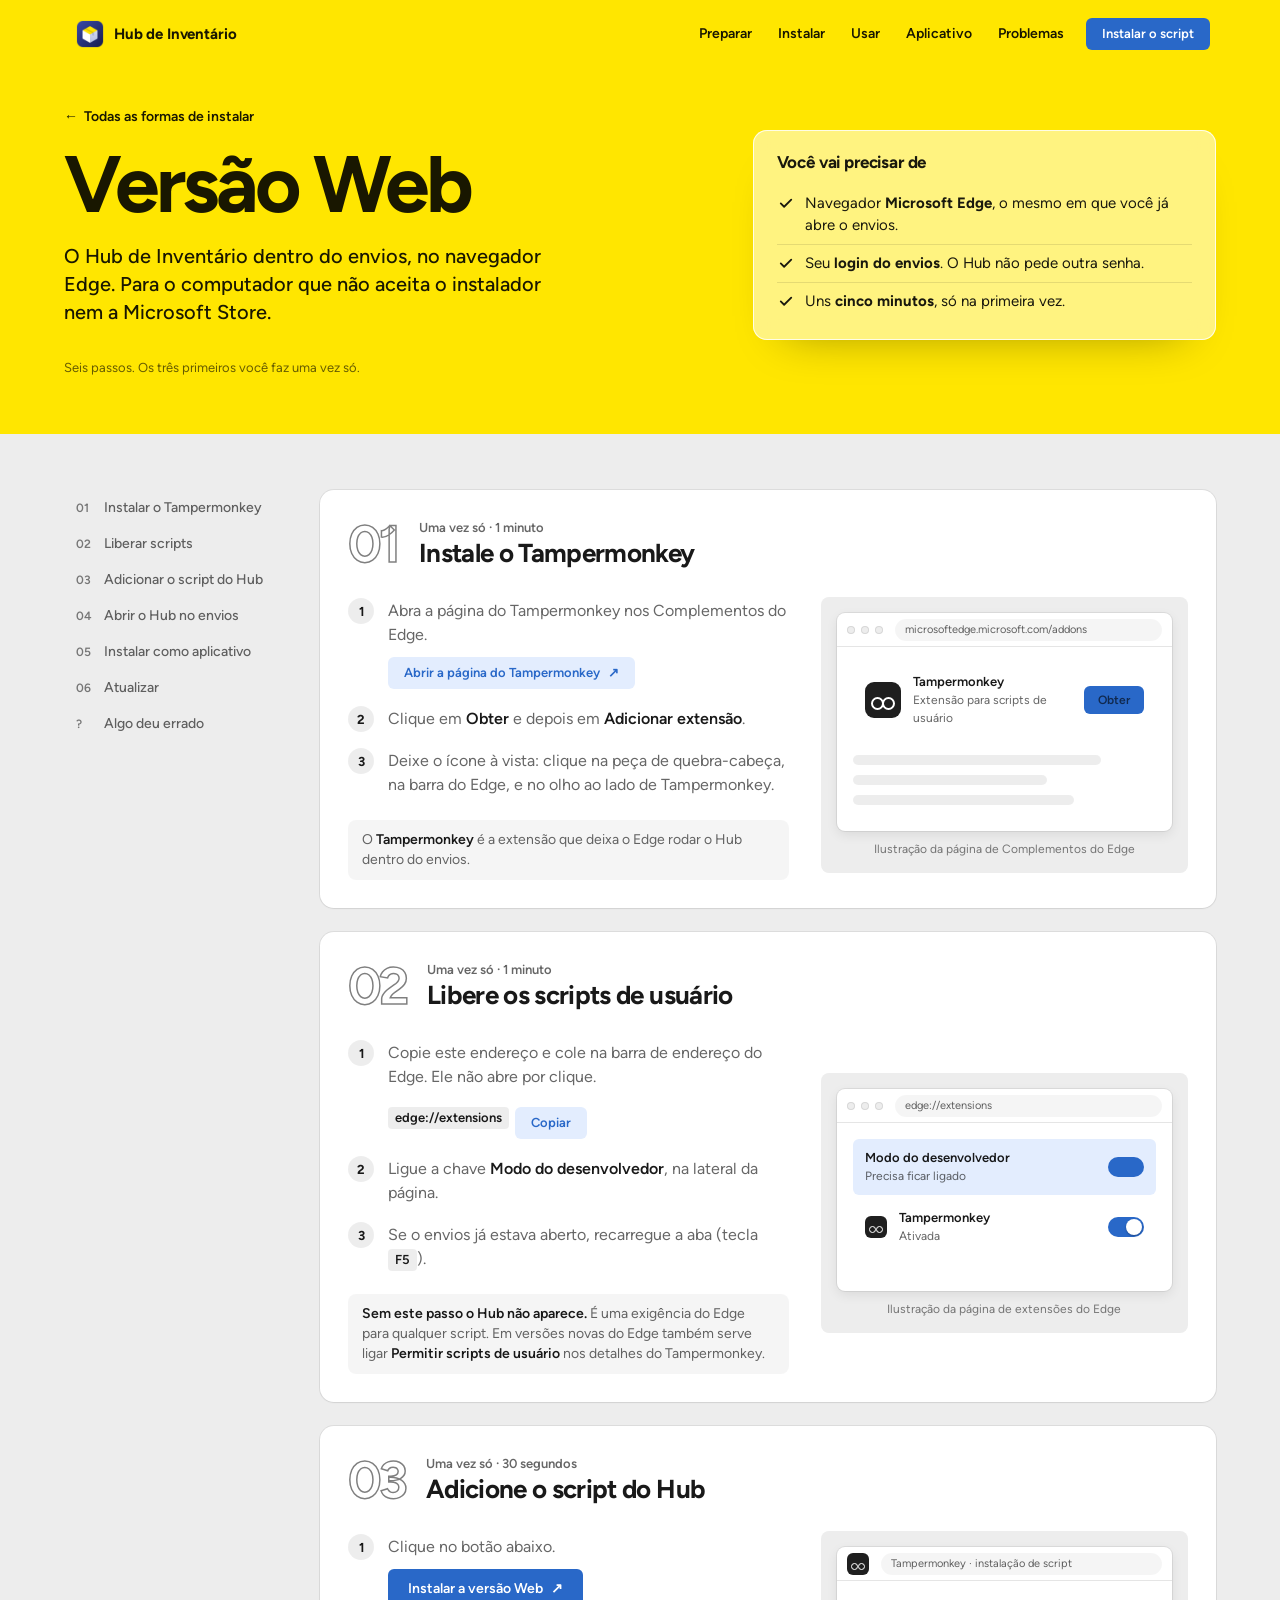
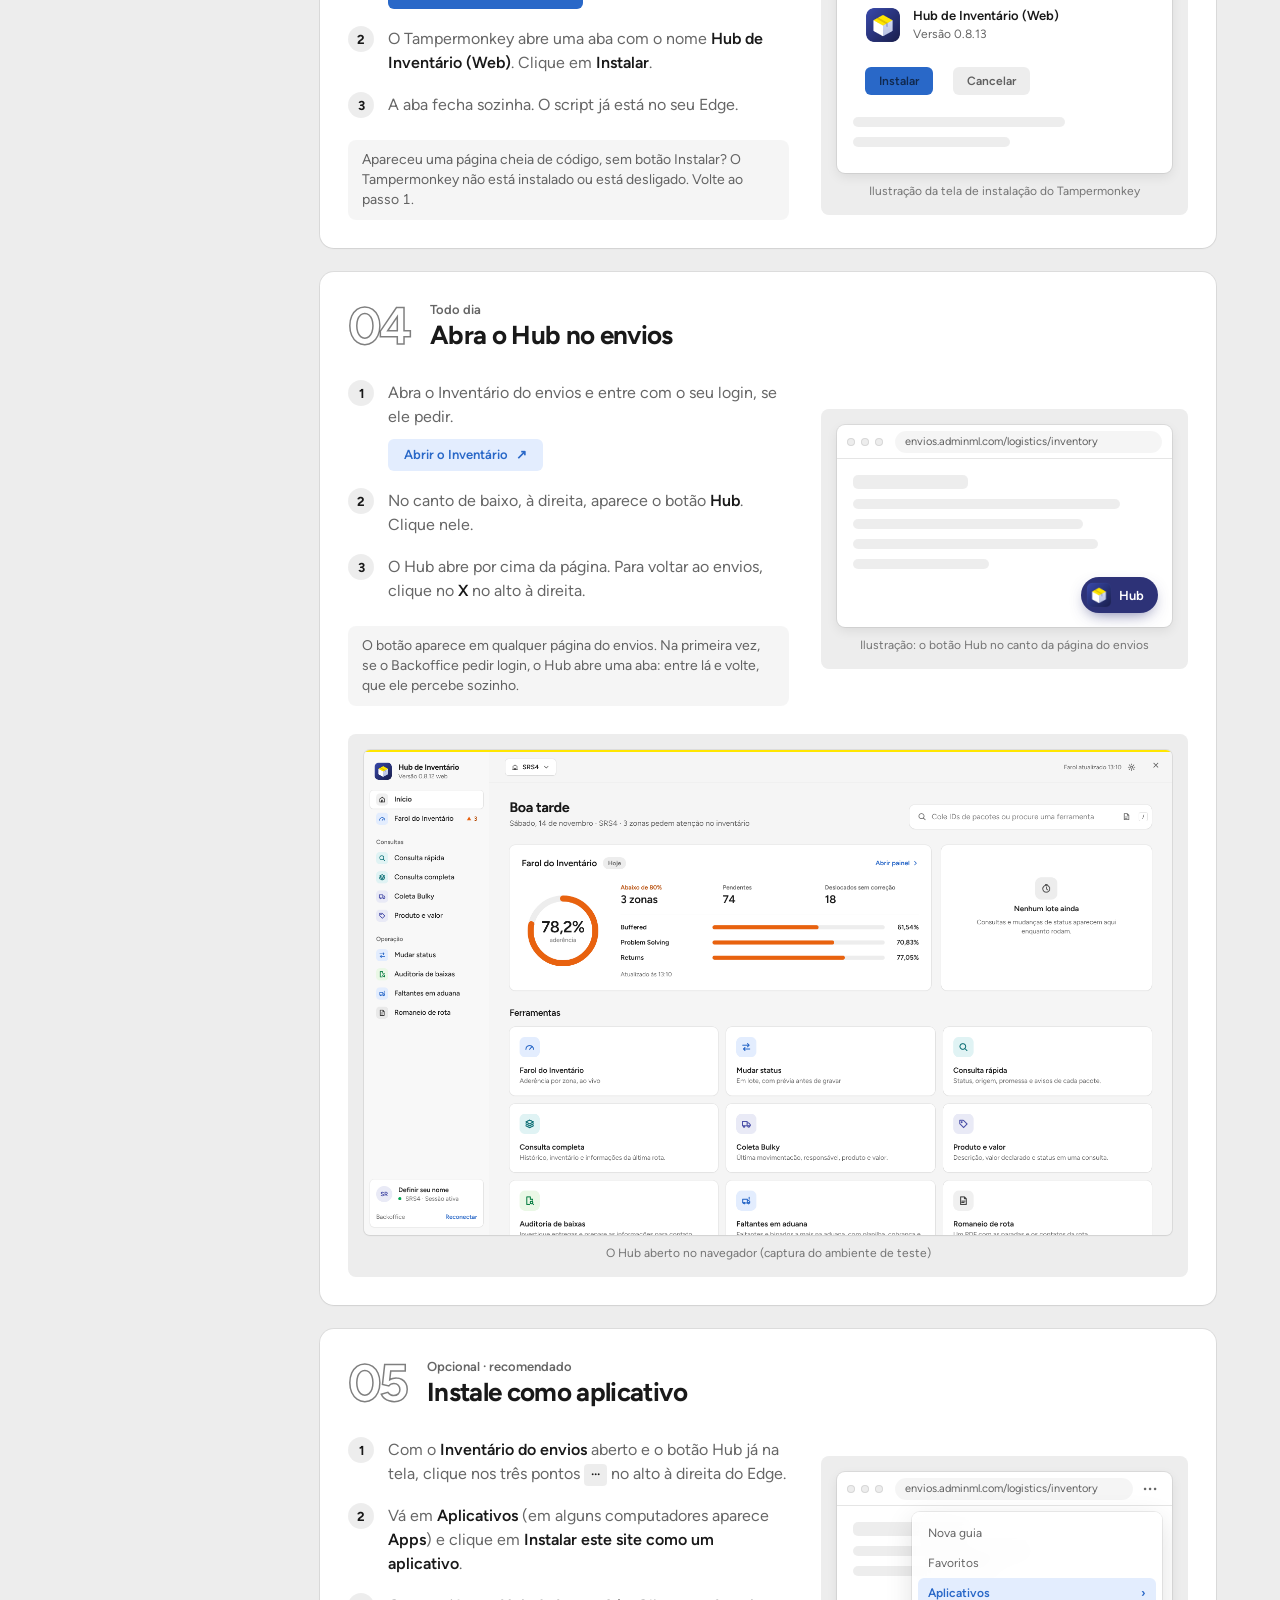
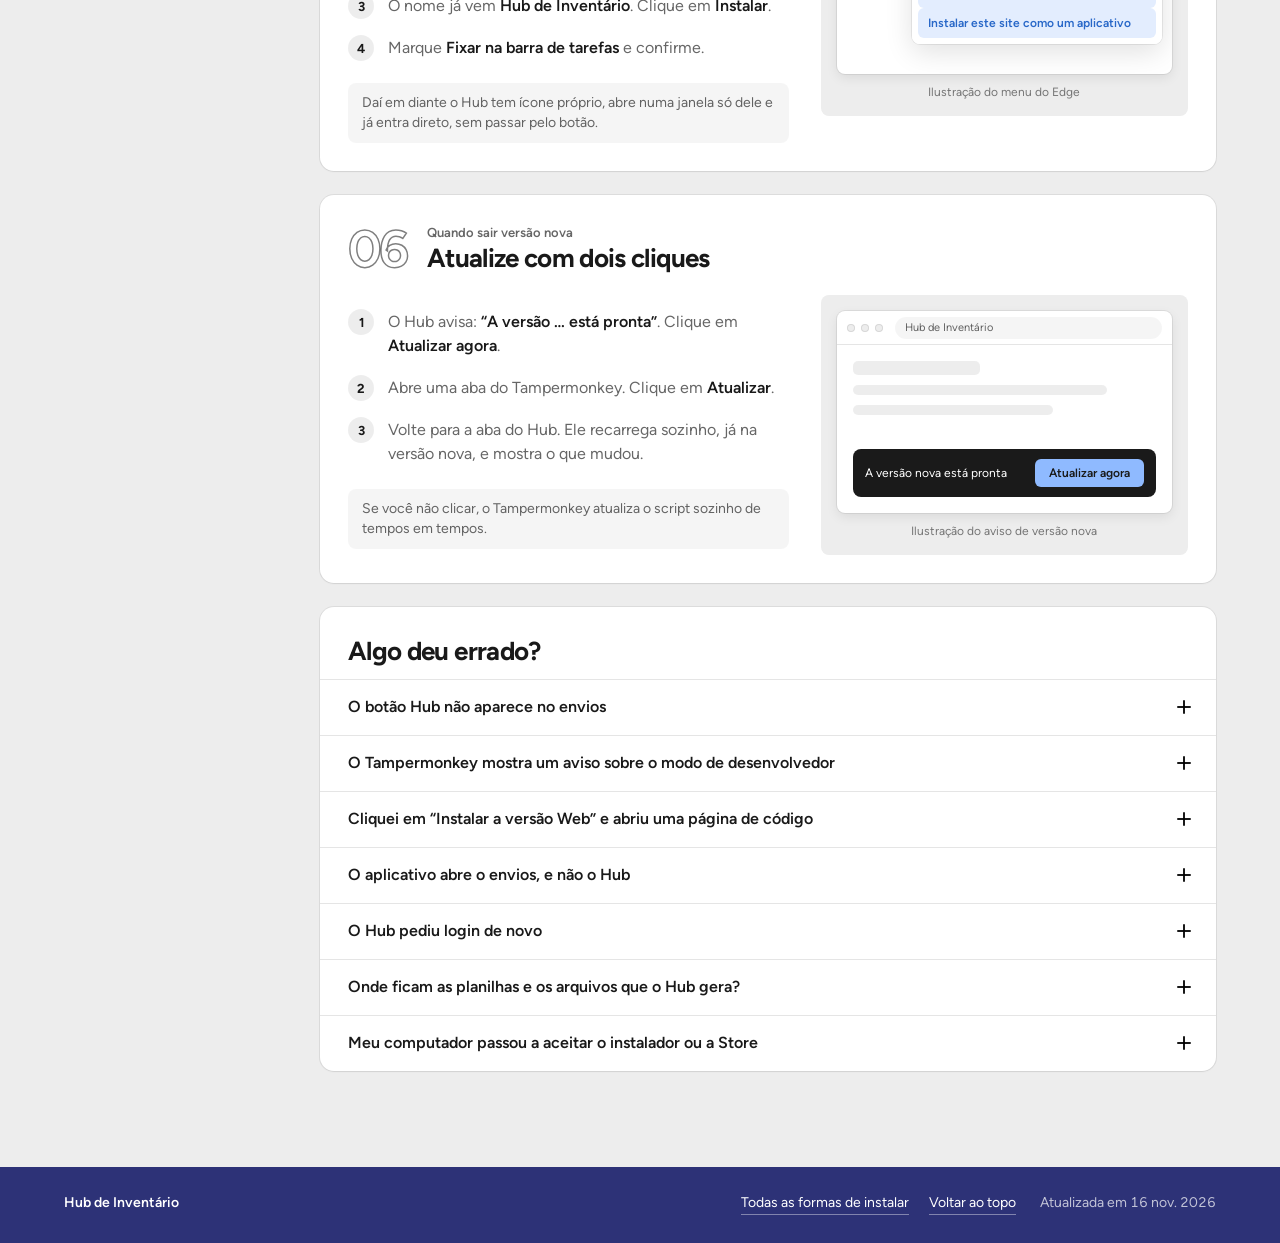
==== commit 7e165ab2: "Página 0.8.13" ====
--- a/web.html
+++ b/web.html
@@ -257,7 +257,7 @@
 </main>
 
 <footer><div class="miolo"><b>Hub de Inventário</b><nav aria-label="Rodapé"><a href="./">Todas as formas de instalar</a><a href="#topo">Voltar ao topo</a></nav><span data-gerado></span></div></footer>
-<script type="application/json" id="dados">{"gerado":"2026-11-15T19:27:39.673Z","loja":"https://apps.microsoft.com/detail/9PJJ5DVFFZ61","web":"https://gist.githubusercontent.com/devigorcarneiro/3c0995e65559e945095ee492fea3bea3/raw/HubInventario.user.js","versoes":[{"versao":"0.8.12","data":"2026-11-12T12:23:08Z","arquivos":[{"tipo":"exe","nome":"HubInventario-0.8.12-x64.exe","url":"https://github.com/devigorcarneiro/hub-inventario-downloads/releases/download/v0.8.12/HubInventario-0.8.12-x64.exe","bytes":121111479},{"tipo":"zip","nome":"HubInventario-0.8.12-x64.zip","url":"https://github.com/devigorcarneiro/hub-inventario-downloads/releases/download/v0.8.12/HubInventario-0.8.12-x64.zip","bytes":153663446}],"notas":["Faltantes de rota volta a ser uma ferramenta em teste: só aparece com \"Receber versões de teste\" ligado.","Faltantes em aduana: pacotes em **Parados**, **Parado no percurso** ou **Envio cancelado** continuam na lista, na cobrança e no ranking quando o status anterior foi o da aduana (faltante ou bipado a mais), lido no histórico do pacote.","Se o pacote passou por outro status depois da aduana antes de parar, ele sai como \"Status alterado\".","Ranking da Aduana mais fácil de ler: as colunas agora são **Faltaram → Resolvidos → Ainda faltam**, sem sinal de menos, com uma legenda explicando cada uma.","Abaixo de cada barra aparece quantos já foram resolvidos (ex.: \"3 de 9 resolvidos\").","Faltantes em aduana: as sacas também saem do **ranking de 30 dias** e dos dados já guardados no computador.","Faltantes em aduana: **sacas** bipadas a mais (código curto, como \"41\") não aparecem mais como pacote.","Faltantes em aduana: \"Outro dia\" agora lê **qualquer data**, pela mesma busca do Histórico de aduana do envios.","O ranking de 30 dias se completa sozinho com os dias em que o Hub não estava aberto."]},{"versao":"0.8.6","data":"2026-11-11T12:37:37Z","arquivos":[{"tipo":"exe","nome":"HubInventario-0.8.6-x64.exe","url":"https://github.com/devigorcarneiro/hub-inventario-downloads/releases/download/v0.8.6/HubInventario-0.8.6-x64.exe","bytes":121113025},{"tipo":"zip","nome":"HubInventario-0.8.6-x64.zip","url":"https://github.com/devigorcarneiro/hub-inventario-downloads/releases/download/v0.8.6/HubInventario-0.8.6-x64.zip","bytes":153661888}],"notas":["Faltantes em aduana: pacotes que já foram **entregues** (ou mudaram de status depois do dia seguinte à aduana) saem da cobrança e aparecem como \"Status alterado\" no ranking.","Os faltantes dos 30 dias do ranking voltam a ser conferidos (a cada 6 horas os mais antigos que 7 dias).","Bipagem Buffered: agora **toda bipagem fica gravada**, também no modo \"Antes do inventário\".","No modo \"Antes\", \"Exportar planilha\" salva todas as bipagens do dia (ID, horário, resultado, status, rota e inventário).","Os contadores e as últimas bipagens continuam lá mesmo se a página recarregar ou o Hub atualizar.","Nova ferramenta em teste: **Bipagem Buffered** (Operação). Bipe os pacotes e o Hub confere status, rota planejada e inventário de hoje, com sons e alarme. No modo \"Depois do inventário\", registra os Buffered sem rota e exporta a planilha.","A lista de rotas de 07/11 já vem carregada; use \"Importar rotas\" para trocar pelo CSV do dia.","Só aparece para quem tem \"Receber versões de teste\" ligado.","Versão no navegador (Edge): o Hub se atualiza sozinho e mostra o que mudou depois de atualizar. A tela de login fica centralizada ao lado do painel do Hub.","Faltantes de rota: só entram pacotes que viraram faltante até 23:59 de ontem. Um pacote que só ficou faltante hoje (por exemplo, numa rota que continuou no dia seguinte) entra na análise de amanhã.","Faltantes de rota: pacotes com avaria ou recusados pelo comprador na mesma rota ficam fora da planilha e da cobrança. Eles aparecem em \"Fora da análise\" com o motivo.","Nova ferramenta: **Faltantes de rota**. O Hub lê os faltantes da Gestão de pacotes e separa os que ficaram faltantes numa rota dos 2 dias anteriores. Ele confere na página da rota que o pacote saiu com o motorista e tira os que foram bipados depois (etiquetagem, inventário, aduana, carrinho) ou mudaram de status.","Gera as linhas da planilha de acompanhamento (STATUS = FALTANTE DE ROTA, OBS = registro mais recente de auditoria ou aduana) e uma mensagem de cobrança por transportadora, com motorista e placa.","Confere de novo a cada poucos minutos e avisa quando um pacote sai da cobrança. A aba \"Fora da análise\" mostra o motivo de cada pacote que saiu."]},{"versao":"0.7.9","data":"2026-11-05T17:14:49Z","arquivos":[{"tipo":"exe","nome":"HubInventario-0.7.9-x64.exe","url":"https://github.com/devigorcarneiro/hub-inventario-downloads/releases/download/v0.7.9/HubInventario-0.7.9-x64.exe","bytes":121096637},{"tipo":"zip","nome":"HubInventario-0.7.9-x64.zip","url":"https://github.com/devigorcarneiro/hub-inventario-downloads/releases/download/v0.7.9/HubInventario-0.7.9-x64.zip","bytes":153639058}],"notas":["Faltantes em aduana: o ranking agora conta só faltantes. Bipados a mais não entram.","Cada linha mostra os faltantes na aduana, quantos já foram encontrados (subtraídos) e quantos ainda estão faltando. A ordem segue os que ainda faltam.","Clique num nome para ver os pacotes: ID, data, rota, transportadora ou motorista, rep, produto e a situação (Faltando, Encontrado com onde e quando, ou Status alterado). Os nomes aparecem por inteiro, com todas as rotas.","O Hub agora também pode ser instalado pela Microsoft Store. Nessa versão, as atualizações maiores chegam pela própria loja.","Faltantes em aduana: uma mensagem de cobrança por transportadora, com faltantes e bipados a mais juntos (primeiro os faltantes). O título muda conforme o que tem na mensagem.","Modelo novo de cada pacote: ID, Data, Transportadora/Rota (transportadora primeiro), Motorista/Placa, Produto, Valor, Classificação e Auditoria de carrinhos.","A placa sai sem o que vem antes do traço (SDD-IVU1790 → IVU1790).","Faltantes em aduana: cada pacote aparece uma vez só, com a classificação da auditoria mais recente. Um pacote faltante numa aduana e bipado a mais em outra não aparece mais nas duas listas.","A classificação da seção Aduana da gestão de pacotes passa a mandar. Se ela diz Faltante, o pacote vai para os faltantes; se diz A mais, para os bipados a mais; se diz Correta (reauditado), sai da análise.","Faltantes em aduana: um pacote só entra na planilha, nos números do topo, na cobrança e no ranking se continuar como Faltante ou Para despachar e não tiver sido bipado no inventário (verificado ou deslocado) depois da aduana. Isso vale para faltantes e para bipados a mais.","Os pacotes que saíram (encontrados ou com status alterado) ficam numa lista à parte, \"Fora da análise\", com o motivo.","A conferência na gestão de pacotes roda a cada 4 minutos com a tela aberta e a cada 10 minutos em segundo plano. Quando um pacote sai da cobrança, aparece um aviso.","Atualizações: quando há uma versão nova pronta e ninguém mexe no Hub por 10 minutos, ele se atualiza sozinho e reabre em poucos segundos. Quem deixa o Hub aberto o dia todo também passa a receber as novidades. Durante um lote, ele espera o lote terminar.","A confirmação de que a versão nova abriu ficou mais robusta, para o Hub não voltar para a versão anterior sem motivo.","Farol do Inventário: na imagem para o WhatsApp, as zonas voltam a aparecer em cards, 4 por linha. Zonas sem volume ficam de fora do print.","Farol do Inventário: a imagem para o WhatsApp fica só com o dia. Aderência e indicadores ficam em cima e as zonas embaixo, em tabela larga e mais fácil de ler. O gráfico da semana saiu do print, mas continua no painel.","Farol do Inventário: a imagem para o WhatsApp agora é horizontal. Aderência, indicadores e gráfico da semana ficam à esquerda; as zonas viram uma tabela à direita, com as mesmas informações de antes.","Faltantes em aduana: aba Cobrança redesenhada. À esquerda ficam as mensagens (transportadora, tipo, pacotes e valor). À direita aparece a mensagem escolhida, como ela vai ficar no WhatsApp, com o negrito já aplicado.","Cada mensagem mostra se já foi copiada e a hora. \"Copiar todas\" marca todas.","Os pacotes que ficaram fora da mensagem (já encontrados ou corrigidos) aparecem num aviso discreto, sem poluir o texto.","Faltantes em aduana: as rotas voltam a sair exatamente como no envios. \">L12_AM1\" e \"L12_AM1\" são rotas diferentes, e o \">\" é mantido.","Faltantes em aduana: a coluna STATUS da planilha agora sai como \"FALTANTE ADUANA\" e \"BIPADO A MAIS\".","O ranking abre no dia escolhido (\"Ranking do dia\"). Use o botão \"30 dias\" para ver o ranking dos últimos 30 dias.","Faltantes em aduana: a tabela da Planilha não fica mais por cima dos campos de ajuste quando há muitas linhas.","As rotas saem sem o \">\" do início (ex.: K11_AM1), na tabela, na planilha e na cobrança.","Faltantes em aduana: corrigido o problema que impedia voltar da aba Cobrança para a Planilha.","Datas de inventário em formatos diferentes agora são lidas certo, e um pacote só aparece como \"Encontrado\" com uma data válida.","Faltantes em aduana: só entram na planilha, na cobrança e no ranking os pacotes que continuam como Faltante ou Para despachar. Os que foram corrigidos (Entregue, Em rota…) aparecem no fim da tabela como \"Corrigido\" e ficam de fora.","O status que vale é o do dia da aduana e do dia seguinte. Depois disso ele fica guardado, para o pacote não sair da análise só porque foi entregue dias depois.","Faltantes em aduana: nomes das transportadoras corrigidos na planilha, na cobrança e no ranking (KANGU, EXTRA, TORRES, RENNER…). Nomes com código de base, como BRNS ou BRDRS, ficam só com o código.","A lista de nomes pode ser editada na aba Planilha, em \"Nomes das transportadoras\".","Faltantes em aduana: cada pacote é conferido na gestão de pacotes (inventário e auditoria de carrinhos). A coluna Situação mostra se ele já foi encontrado, onde, quando e por quem.","Enquanto o Hub fica aberto, os faltantes dos últimos 7 dias são conferidos a cada 20 minutos. Quando um aparece no inventário, você recebe um aviso.","A cobrança segue o modelo novo: uma mensagem por transportadora e tipo (faltantes ou bipados a mais), com valor, produto, rota, motorista, placa e auditoria de carrinhos. Pacotes já encontrados ficam fora da mensagem.","Nova ferramenta: Faltantes em aduana. Lê a Aduana de hoje e o histórico, mostra só as rotas com pacotes faltantes ou bipados a mais e busca produto e valor no Backoffice.","Linhas prontas para colar na planilha de controle, texto de cobrança separado por transportadora e ranking dos últimos 30 dias.","Layout ajustado para notebooks de 13 a 15 polegadas: barra lateral mais estreita, títulos menores e campos que cabem na tela.","Versão portátil (.zip) disponível em Releases para computadores que não permitem instalar programas.","Correção do ícone na barra de tarefas do Windows (o programa passa a se chamar HubInventario.exe; o atalho é recriado sozinho).","O ícone do Hub agora aparece na barra de tarefas do Windows.","Primeira atualização do próprio aplicativo: o Hub baixa o instalador novo sozinho e pede só para reiniciar.","O Hub agora se atualiza sozinho: quando sair uma versão nova, ela é baixada em segundo plano e aparece o aviso \"Atualizar agora\".","Engrenagem → \"Procurar atualizações\" e opção de receber as versões de teste primeiro.","Se uma versão nova não abrir direito, o Hub volta sozinho para a anterior."]}]}</script>
+<script type="application/json" id="dados">{"gerado":"2026-11-16T10:48:45.378Z","loja":"https://apps.microsoft.com/detail/9PJJ5DVFFZ61","web":"https://gist.githubusercontent.com/devigorcarneiro/3c0995e65559e945095ee492fea3bea3/raw/HubInventario.user.js","versoes":[{"versao":"0.8.13","data":"2026-11-16T10:48:06Z","arquivos":[{"tipo":"exe","nome":"HubInventario-0.8.13-x64.exe","url":"https://github.com/devigorcarneiro/hub-inventario-downloads/releases/download/v0.8.13/HubInventario-0.8.13-x64.exe","bytes":121113706},{"tipo":"zip","nome":"HubInventario-0.8.13-x64.zip","url":"https://github.com/devigorcarneiro/hub-inventario-downloads/releases/download/v0.8.13/HubInventario-0.8.13-x64.zip","bytes":153665975}],"notas":["Corrigidas as **travadas da tela**: a conferência automática da Aduana ficou muito mais leve e não disputa mais o envios com as suas consultas.","A Aduana confere no máximo 60 pacotes por vez e completa os 30 dias do ranking aos poucos, só com o Hub livre.","Novo em Configurações (engrenagem): **Copiar diagnóstico**, para enviar ao suporte se a tela travar."]},{"versao":"0.8.12","data":"2026-11-12T12:23:08Z","arquivos":[{"tipo":"exe","nome":"HubInventario-0.8.12-x64.exe","url":"https://github.com/devigorcarneiro/hub-inventario-downloads/releases/download/v0.8.12/HubInventario-0.8.12-x64.exe","bytes":121111479},{"tipo":"zip","nome":"HubInventario-0.8.12-x64.zip","url":"https://github.com/devigorcarneiro/hub-inventario-downloads/releases/download/v0.8.12/HubInventario-0.8.12-x64.zip","bytes":153663446}],"notas":["Faltantes de rota volta a ser uma ferramenta em teste: só aparece com \"Receber versões de teste\" ligado.","Faltantes em aduana: pacotes em **Parados**, **Parado no percurso** ou **Envio cancelado** continuam na lista, na cobrança e no ranking quando o status anterior foi o da aduana (faltante ou bipado a mais), lido no histórico do pacote.","Se o pacote passou por outro status depois da aduana antes de parar, ele sai como \"Status alterado\".","Ranking da Aduana mais fácil de ler: as colunas agora são **Faltaram → Resolvidos → Ainda faltam**, sem sinal de menos, com uma legenda explicando cada uma.","Abaixo de cada barra aparece quantos já foram resolvidos (ex.: \"3 de 9 resolvidos\").","Faltantes em aduana: as sacas também saem do **ranking de 30 dias** e dos dados já guardados no computador.","Faltantes em aduana: **sacas** bipadas a mais (código curto, como \"41\") não aparecem mais como pacote.","Faltantes em aduana: \"Outro dia\" agora lê **qualquer data**, pela mesma busca do Histórico de aduana do envios.","O ranking de 30 dias se completa sozinho com os dias em que o Hub não estava aberto."]},{"versao":"0.8.6","data":"2026-11-11T12:37:37Z","arquivos":[{"tipo":"exe","nome":"HubInventario-0.8.6-x64.exe","url":"https://github.com/devigorcarneiro/hub-inventario-downloads/releases/download/v0.8.6/HubInventario-0.8.6-x64.exe","bytes":121113025},{"tipo":"zip","nome":"HubInventario-0.8.6-x64.zip","url":"https://github.com/devigorcarneiro/hub-inventario-downloads/releases/download/v0.8.6/HubInventario-0.8.6-x64.zip","bytes":153661888}],"notas":["Faltantes em aduana: pacotes que já foram **entregues** (ou mudaram de status depois do dia seguinte à aduana) saem da cobrança e aparecem como \"Status alterado\" no ranking.","Os faltantes dos 30 dias do ranking voltam a ser conferidos (a cada 6 horas os mais antigos que 7 dias).","Bipagem Buffered: agora **toda bipagem fica gravada**, também no modo \"Antes do inventário\".","No modo \"Antes\", \"Exportar planilha\" salva todas as bipagens do dia (ID, horário, resultado, status, rota e inventário).","Os contadores e as últimas bipagens continuam lá mesmo se a página recarregar ou o Hub atualizar.","Nova ferramenta em teste: **Bipagem Buffered** (Operação). Bipe os pacotes e o Hub confere status, rota planejada e inventário de hoje, com sons e alarme. No modo \"Depois do inventário\", registra os Buffered sem rota e exporta a planilha.","A lista de rotas de 07/11 já vem carregada; use \"Importar rotas\" para trocar pelo CSV do dia.","Só aparece para quem tem \"Receber versões de teste\" ligado.","Versão no navegador (Edge): o Hub se atualiza sozinho e mostra o que mudou depois de atualizar. A tela de login fica centralizada ao lado do painel do Hub.","Faltantes de rota: só entram pacotes que viraram faltante até 23:59 de ontem. Um pacote que só ficou faltante hoje (por exemplo, numa rota que continuou no dia seguinte) entra na análise de amanhã.","Faltantes de rota: pacotes com avaria ou recusados pelo comprador na mesma rota ficam fora da planilha e da cobrança. Eles aparecem em \"Fora da análise\" com o motivo.","Nova ferramenta: **Faltantes de rota**. O Hub lê os faltantes da Gestão de pacotes e separa os que ficaram faltantes numa rota dos 2 dias anteriores. Ele confere na página da rota que o pacote saiu com o motorista e tira os que foram bipados depois (etiquetagem, inventário, aduana, carrinho) ou mudaram de status.","Gera as linhas da planilha de acompanhamento (STATUS = FALTANTE DE ROTA, OBS = registro mais recente de auditoria ou aduana) e uma mensagem de cobrança por transportadora, com motorista e placa.","Confere de novo a cada poucos minutos e avisa quando um pacote sai da cobrança. A aba \"Fora da análise\" mostra o motivo de cada pacote que saiu."]},{"versao":"0.7.9","data":"2026-11-05T17:14:49Z","arquivos":[{"tipo":"exe","nome":"HubInventario-0.7.9-x64.exe","url":"https://github.com/devigorcarneiro/hub-inventario-downloads/releases/download/v0.7.9/HubInventario-0.7.9-x64.exe","bytes":121096637},{"tipo":"zip","nome":"HubInventario-0.7.9-x64.zip","url":"https://github.com/devigorcarneiro/hub-inventario-downloads/releases/download/v0.7.9/HubInventario-0.7.9-x64.zip","bytes":153639058}],"notas":["Faltantes em aduana: o ranking agora conta só faltantes. Bipados a mais não entram.","Cada linha mostra os faltantes na aduana, quantos já foram encontrados (subtraídos) e quantos ainda estão faltando. A ordem segue os que ainda faltam.","Clique num nome para ver os pacotes: ID, data, rota, transportadora ou motorista, rep, produto e a situação (Faltando, Encontrado com onde e quando, ou Status alterado). Os nomes aparecem por inteiro, com todas as rotas.","O Hub agora também pode ser instalado pela Microsoft Store. Nessa versão, as atualizações maiores chegam pela própria loja.","Faltantes em aduana: uma mensagem de cobrança por transportadora, com faltantes e bipados a mais juntos (primeiro os faltantes). O título muda conforme o que tem na mensagem.","Modelo novo de cada pacote: ID, Data, Transportadora/Rota (transportadora primeiro), Motorista/Placa, Produto, Valor, Classificação e Auditoria de carrinhos.","A placa sai sem o que vem antes do traço (SDD-IVU1790 → IVU1790).","Faltantes em aduana: cada pacote aparece uma vez só, com a classificação da auditoria mais recente. Um pacote faltante numa aduana e bipado a mais em outra não aparece mais nas duas listas.","A classificação da seção Aduana da gestão de pacotes passa a mandar. Se ela diz Faltante, o pacote vai para os faltantes; se diz A mais, para os bipados a mais; se diz Correta (reauditado), sai da análise.","Faltantes em aduana: um pacote só entra na planilha, nos números do topo, na cobrança e no ranking se continuar como Faltante ou Para despachar e não tiver sido bipado no inventário (verificado ou deslocado) depois da aduana. Isso vale para faltantes e para bipados a mais.","Os pacotes que saíram (encontrados ou com status alterado) ficam numa lista à parte, \"Fora da análise\", com o motivo.","A conferência na gestão de pacotes roda a cada 4 minutos com a tela aberta e a cada 10 minutos em segundo plano. Quando um pacote sai da cobrança, aparece um aviso.","Atualizações: quando há uma versão nova pronta e ninguém mexe no Hub por 10 minutos, ele se atualiza sozinho e reabre em poucos segundos. Quem deixa o Hub aberto o dia todo também passa a receber as novidades. Durante um lote, ele espera o lote terminar.","A confirmação de que a versão nova abriu ficou mais robusta, para o Hub não voltar para a versão anterior sem motivo.","Farol do Inventário: na imagem para o WhatsApp, as zonas voltam a aparecer em cards, 4 por linha. Zonas sem volume ficam de fora do print.","Farol do Inventário: a imagem para o WhatsApp fica só com o dia. Aderência e indicadores ficam em cima e as zonas embaixo, em tabela larga e mais fácil de ler. O gráfico da semana saiu do print, mas continua no painel.","Farol do Inventário: a imagem para o WhatsApp agora é horizontal. Aderência, indicadores e gráfico da semana ficam à esquerda; as zonas viram uma tabela à direita, com as mesmas informações de antes.","Faltantes em aduana: aba Cobrança redesenhada. À esquerda ficam as mensagens (transportadora, tipo, pacotes e valor). À direita aparece a mensagem escolhida, como ela vai ficar no WhatsApp, com o negrito já aplicado.","Cada mensagem mostra se já foi copiada e a hora. \"Copiar todas\" marca todas.","Os pacotes que ficaram fora da mensagem (já encontrados ou corrigidos) aparecem num aviso discreto, sem poluir o texto.","Faltantes em aduana: as rotas voltam a sair exatamente como no envios. \">L12_AM1\" e \"L12_AM1\" são rotas diferentes, e o \">\" é mantido.","Faltantes em aduana: a coluna STATUS da planilha agora sai como \"FALTANTE ADUANA\" e \"BIPADO A MAIS\".","O ranking abre no dia escolhido (\"Ranking do dia\"). Use o botão \"30 dias\" para ver o ranking dos últimos 30 dias.","Faltantes em aduana: a tabela da Planilha não fica mais por cima dos campos de ajuste quando há muitas linhas.","As rotas saem sem o \">\" do início (ex.: K11_AM1), na tabela, na planilha e na cobrança.","Faltantes em aduana: corrigido o problema que impedia voltar da aba Cobrança para a Planilha.","Datas de inventário em formatos diferentes agora são lidas certo, e um pacote só aparece como \"Encontrado\" com uma data válida.","Faltantes em aduana: só entram na planilha, na cobrança e no ranking os pacotes que continuam como Faltante ou Para despachar. Os que foram corrigidos (Entregue, Em rota…) aparecem no fim da tabela como \"Corrigido\" e ficam de fora.","O status que vale é o do dia da aduana e do dia seguinte. Depois disso ele fica guardado, para o pacote não sair da análise só porque foi entregue dias depois.","Faltantes em aduana: nomes das transportadoras corrigidos na planilha, na cobrança e no ranking (KANGU, EXTRA, TORRES, RENNER…). Nomes com código de base, como BRNS ou BRDRS, ficam só com o código.","A lista de nomes pode ser editada na aba Planilha, em \"Nomes das transportadoras\".","Faltantes em aduana: cada pacote é conferido na gestão de pacotes (inventário e auditoria de carrinhos). A coluna Situação mostra se ele já foi encontrado, onde, quando e por quem.","Enquanto o Hub fica aberto, os faltantes dos últimos 7 dias são conferidos a cada 20 minutos. Quando um aparece no inventário, você recebe um aviso.","A cobrança segue o modelo novo: uma mensagem por transportadora e tipo (faltantes ou bipados a mais), com valor, produto, rota, motorista, placa e auditoria de carrinhos. Pacotes já encontrados ficam fora da mensagem.","Nova ferramenta: Faltantes em aduana. Lê a Aduana de hoje e o histórico, mostra só as rotas com pacotes faltantes ou bipados a mais e busca produto e valor no Backoffice.","Linhas prontas para colar na planilha de controle, texto de cobrança separado por transportadora e ranking dos últimos 30 dias.","Layout ajustado para notebooks de 13 a 15 polegadas: barra lateral mais estreita, títulos menores e campos que cabem na tela.","Versão portátil (.zip) disponível em Releases para computadores que não permitem instalar programas.","Correção do ícone na barra de tarefas do Windows (o programa passa a se chamar HubInventario.exe; o atalho é recriado sozinho).","O ícone do Hub agora aparece na barra de tarefas do Windows.","Primeira atualização do próprio aplicativo: o Hub baixa o instalador novo sozinho e pede só para reiniciar.","O Hub agora se atualiza sozinho: quando sair uma versão nova, ela é baixada em segundo plano e aparece o aviso \"Atualizar agora\".","Engrenagem → \"Procurar atualizações\" e opção de receber as versões de teste primeiro.","Se uma versão nova não abrir direito, o Hub volta sozinho para a anterior."]}]}</script>
 
 <script src="base.js"></script>
 <script>
